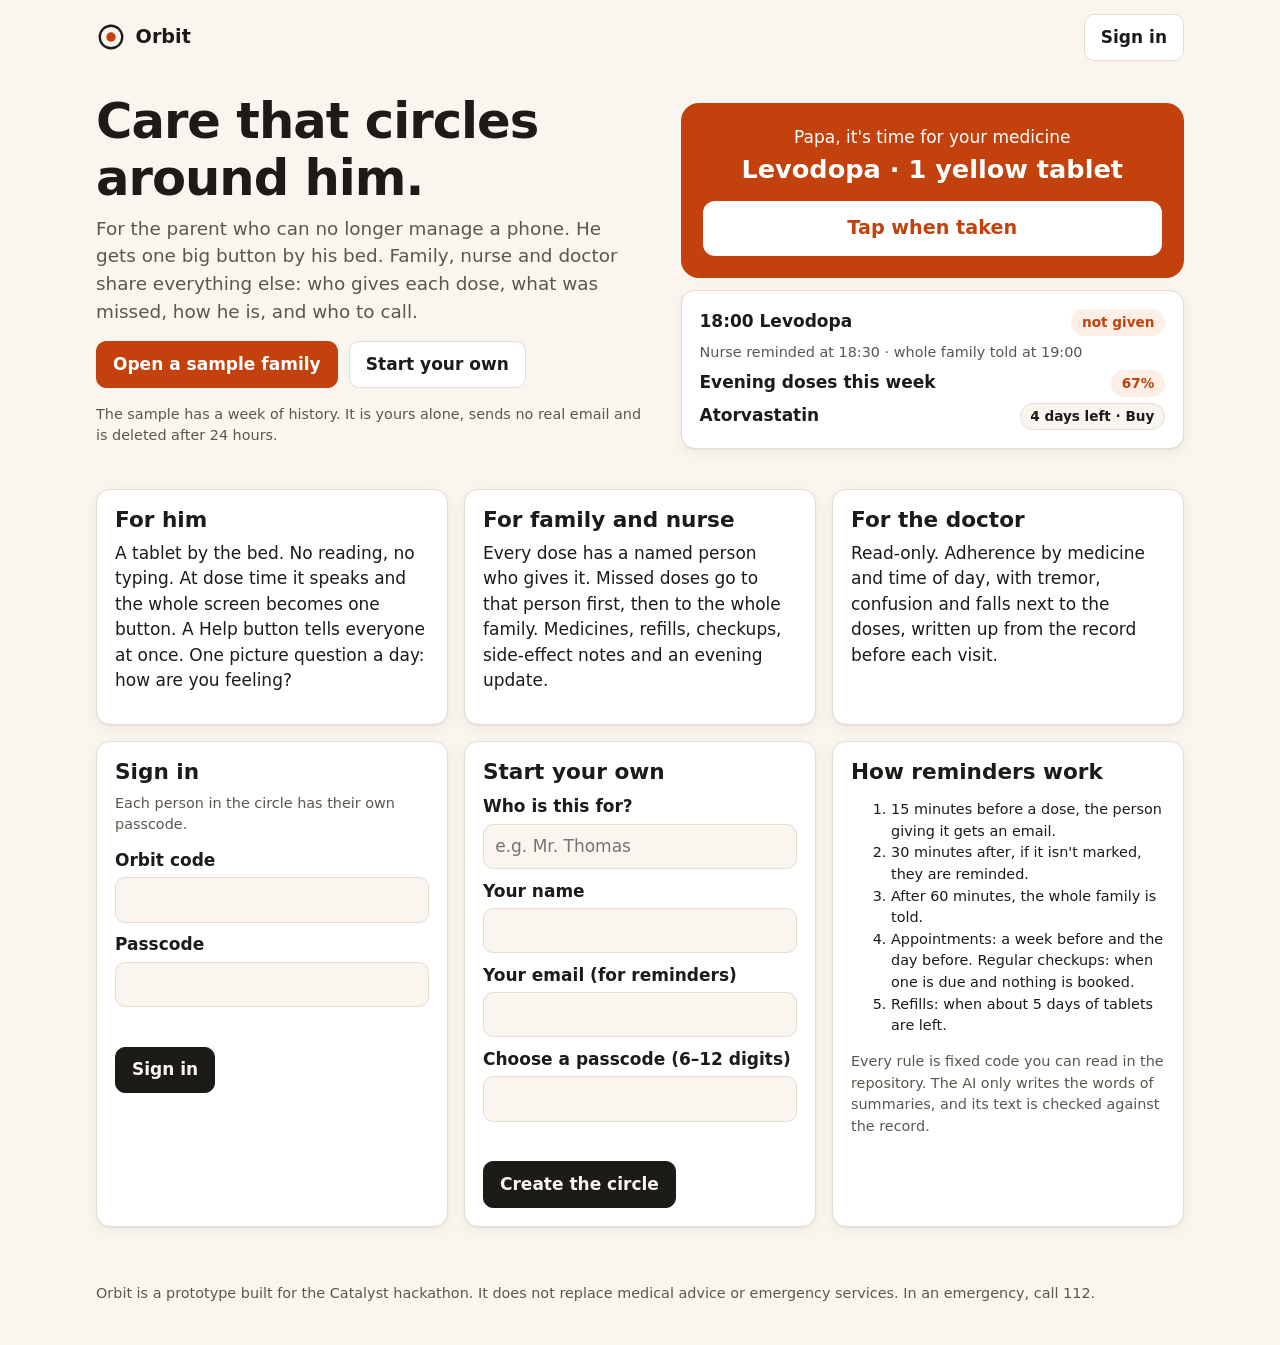
==== static/index.html @ 5aa89692 "Orbit: elder-care circle with a one-button bedside screen Family, nurse and doctor share one passcod" ====
<!doctype html>
<html lang="en">
<head>
  <meta charset="utf-8">
  <meta name="viewport" content="width=device-width, initial-scale=1">
  <title>Orbit · elder care circle</title>
  <meta name="description" content="Orbit keeps a very unwell elder at the centre: a one-button bedside screen for him, and a shared care circle for family, nurse and doctor.">
  <link rel="stylesheet" href="/static/css/orbit.css">
  <link rel="icon" href="/static/favicon.svg" type="image/svg+xml">
</head>
<body>
<a class="skip" href="#main">Skip to content</a>
<div class="wrap">
  <header class="topbar">
    <a class="brand" href="/" aria-label="Orbit home">
      <svg viewBox="0 0 32 32" aria-hidden="true"><circle cx="16" cy="16" r="5" fill="#c2410c"/><circle cx="16" cy="16" r="12" fill="none" stroke="currentColor" stroke-width="2.5"/></svg>
      Orbit
    </a>
    <a class="btn" href="#signin">Sign in</a>
  </header>

  <main id="main">
    <section class="hero" aria-labelledby="headline">
      <div>
        <h1 id="headline">Care that circles around him.</h1>
        <p class="lede">For the parent who can no longer manage a phone. He gets one big button by his bed. Family, nurse and doctor share everything else: who gives each dose, what was missed, how he is, and who to call.</p>
        <div class="hero-actions">
          <button id="try-demo" class="btn-accent" type="button">Open a sample family</button>
          <a class="btn" href="#start">Start your own</a>
        </div>
        <p class="muted small">The sample has a week of history. It is yours alone, sends no real email and is deleted after 24 hours.</p>
        <div id="demo-result" class="card hidden" tabindex="-1" aria-live="polite"></div>
      </div>

      <div class="preview" aria-label="What Orbit looks like">
        <div class="mini-bedside" aria-hidden="true">
          <div>Papa, it's time for your medicine</div>
          <div class="big">Levodopa · 1 yellow tablet</div>
          <div class="tap">Tap when taken</div>
        </div>
        <div class="card mini-list" aria-hidden="true">
          <div><strong>18:00 Levodopa</strong><span class="chip missed">not given</span></div>
          <div class="muted small">Nurse reminded at 18:30 · whole family told at 19:00</div>
          <div><strong>Evening doses this week</strong><span class="chip missed">67%</span></div>
          <div><strong>Atorvastatin</strong><span class="chip">4 days left · Buy</span></div>
        </div>
      </div>
    </section>

    <section class="who" aria-label="Who uses Orbit">
      <div class="card">
        <h2>For him</h2>
        <p>A tablet by the bed. No reading, no typing. At dose time it speaks and the whole screen becomes one button. A Help button tells everyone at once. One picture question a day: how are you feeling?</p>
      </div>
      <div class="card">
        <h2>For family and nurse</h2>
        <p>Every dose has a named person who gives it. Missed doses go to that person first, then to the whole family. Medicines, refills, checkups, side-effect notes and an evening update.</p>
      </div>
      <div class="card">
        <h2>For the doctor</h2>
        <p>Read-only. Adherence by medicine and time of day, with tremor, confusion and falls next to the doses, written up from the record before each visit.</p>
      </div>
    </section>

    <section class="panels" aria-label="Sign in or start">
      <form id="signin" class="card" novalidate>
        <h2>Sign in</h2>
        <p class="muted small">Each person in the circle has their own passcode.</p>
        <label for="login-code">Orbit code</label>
        <input id="login-code" name="orbit_code" autocomplete="username" maxlength="8" required>
        <label for="login-pass">Passcode</label>
        <input id="login-pass" name="passcode" type="password" inputmode="numeric" autocomplete="current-password" maxlength="12" required>
        <p class="error" id="login-error" role="alert"></p>
        <div class="form-actions"><button class="btn-primary" type="submit">Sign in</button></div>
      </form>

      <form id="start" class="card" novalidate>
        <h2>Start your own</h2>
        <label for="start-elder">Who is this for?</label>
        <input id="start-elder" name="elder_name" placeholder="e.g. Mr. Thomas" maxlength="80" required>
        <label for="start-you">Your name</label>
        <input id="start-you" name="your_name" maxlength="80" autocomplete="name" required>
        <label for="start-email">Your email (for reminders)</label>
        <input id="start-email" name="your_email" type="email" maxlength="254" autocomplete="email">
        <label for="start-pass">Choose a passcode (6–12 digits)</label>
        <input id="start-pass" name="passcode" type="password" inputmode="numeric" autocomplete="new-password" maxlength="12" required>
        <p class="error" id="start-error" role="alert"></p>
        <div class="form-actions"><button class="btn-primary" type="submit">Create the circle</button></div>
      </form>

      <div class="card">
        <h2>How reminders work</h2>
        <ol class="small">
          <li>15 minutes before a dose, the person giving it gets an email.</li>
          <li>30 minutes after, if it isn't marked, they are reminded.</li>
          <li>After 60 minutes, the whole family is told.</li>
          <li>Appointments: a week before and the day before. Regular checkups: when one is due and nothing is booked.</li>
          <li>Refills: when about 5 days of tablets are left.</li>
        </ol>
        <p class="muted small">Every rule is fixed code you can read in the repository. The AI only writes the words of summaries, and its text is checked against the record.</p>
      </div>
    </section>
  </main>

  <footer>
    Orbit is a prototype built for the Catalyst hackathon. It does not replace medical advice or emergency services. In an emergency, call 112.
  </footer>
</div>
<script src="/static/js/common.js"></script>
<script src="/static/js/index.js"></script>
</body>
</html>
---- static/css/orbit.css ----
/* Orbit: warm paper, dark ink, one accent (coral) that always means "needs someone now". */
:root {
  --paper: #faf6ef;
  --card: #ffffff;
  --ink: #1d1b18;
  --muted: #5b564e;
  --line: #e4ddd0;
  --accent: #c2410c;        /* attention: due, missed, help */
  --accent-soft: #fdeee6;
  --ok: #2f6b3a;            /* given */
  --ok-soft: #e8f2ea;
  --focus: #1d4ed8;
  --radius: 14px;
  --shadow: 0 1px 2px rgba(29, 27, 24, .06), 0 4px 16px rgba(29, 27, 24, .05);
  --font: "Atkinson Hyperlegible", "Segoe UI", system-ui, -apple-system, Roboto, Arial, sans-serif;
  color-scheme: light;
}
@media (prefers-color-scheme: dark) {
  :root:not([data-theme="light"]) {
    --paper: #161513; --card: #211f1c; --ink: #f3efe8; --muted: #b9b2a6; --line: #3a3631;
    --accent: #fb8a5c; --accent-soft: #3a2219; --ok: #7fc48c; --ok-soft: #1c2e20; --focus: #93b4ff;
    color-scheme: dark;
  }
}
:root[data-theme="dark"] {
  --paper: #161513; --card: #211f1c; --ink: #f3efe8; --muted: #b9b2a6; --line: #3a3631;
  --accent: #fb8a5c; --accent-soft: #3a2219; --ok: #7fc48c; --ok-soft: #1c2e20; --focus: #93b4ff;
  color-scheme: dark;
}

* { box-sizing: border-box; }
html { -webkit-text-size-adjust: 100%; }
body { margin: 0; background: var(--paper); color: var(--ink); font: 17px/1.5 var(--font); }
a { color: inherit; }
h1, h2, h3 { line-height: 1.15; margin: 0 0 .5rem; }
h1 { font-size: clamp(2rem, 5vw, 3.1rem); letter-spacing: -.02em; }
h2 { font-size: 1.35rem; }
h3 { font-size: 1.05rem; }
p { margin: 0 0 .75rem; }
.muted { color: var(--muted); }
.small { font-size: .9rem; }
.hidden { display: none !important; }
.sr-only { position: absolute; width: 1px; height: 1px; overflow: hidden; clip: rect(0 0 0 0); white-space: nowrap; }
.skip { position: absolute; left: -999px; top: 0; background: var(--card); padding: .5rem 1rem; z-index: 10; }
.skip:focus { left: 1rem; }
:focus-visible { outline: 3px solid var(--focus); outline-offset: 2px; border-radius: 6px; }

.wrap { max-width: 1120px; margin: 0 auto; padding: 0 16px; }
.topbar { display: flex; align-items: center; justify-content: space-between; gap: 1rem; padding: 14px 0; }
.brand { display: flex; align-items: center; gap: .6rem; font-weight: 700; font-size: 1.2rem; text-decoration: none; }
.brand svg { width: 30px; height: 30px; }
.card { background: var(--card); border: 1px solid var(--line); border-radius: var(--radius); box-shadow: var(--shadow); padding: 18px; }
.grid { display: grid; gap: 16px; }
.row { display: flex; gap: .6rem; flex-wrap: wrap; align-items: center; }
.spread { display: flex; justify-content: space-between; align-items: center; gap: .6rem; flex-wrap: wrap; }

/* buttons and fields */
button, .btn {
  font: inherit; font-weight: 600; border-radius: 10px; border: 1px solid var(--line);
  background: var(--card); color: var(--ink); padding: .6rem 1rem; min-height: 44px; cursor: pointer;
  text-decoration: none; display: inline-flex; align-items: center; justify-content: center; gap: .4rem;
}
button:hover, .btn:hover { border-color: var(--muted); }
button[disabled] { opacity: .55; cursor: not-allowed; }
.btn-primary { background: var(--ink); color: var(--paper); border-color: var(--ink); }
.btn-accent { background: var(--accent); color: #fff; border-color: var(--accent); }
.btn-ok { background: var(--ok); color: #fff; border-color: var(--ok); }
.btn-link { background: none; border: none; padding: .3rem; min-height: 0; text-decoration: underline; font-weight: 500; }
label { display: block; font-weight: 600; margin: .6rem 0 .25rem; }
input, select, textarea {
  font: inherit; width: 100%; padding: .55rem .7rem; border-radius: 10px; border: 1px solid var(--line);
  background: var(--paper); color: var(--ink); min-height: 44px;
}
textarea { min-height: 84px; resize: vertical; }
fieldset { border: 1px solid var(--line); border-radius: 10px; padding: .4rem .8rem .8rem; margin: .6rem 0; }
legend { font-weight: 600; padding: 0 .3rem; }
.form-actions { margin-top: 1rem; display: flex; gap: .6rem; flex-wrap: wrap; }
.error { color: var(--accent); font-weight: 600; min-height: 1.4em; }
.notice { background: var(--accent-soft); border-left: 4px solid var(--accent); padding: .7rem .9rem; border-radius: 8px; }

/* tags and chips */
.chip { display: inline-flex; align-items: center; gap: .3rem; font-size: .85rem; font-weight: 600; padding: .15rem .6rem; border-radius: 999px; background: var(--paper); border: 1px solid var(--line); }
.chip.given { background: var(--ok-soft); color: var(--ok); border-color: transparent; }
.chip.missed, .chip.due { background: var(--accent-soft); color: var(--accent); border-color: transparent; }
.chip.skipped { background: var(--paper); color: var(--muted); }
.tagpick { display: flex; flex-wrap: wrap; gap: .4rem; }
.tagpick label { margin: 0; font-weight: 500; }
.tagpick input { position: absolute; opacity: 0; width: 1px; height: 1px; }
.tagpick span { display: inline-block; padding: .45rem .8rem; border: 1px solid var(--line); border-radius: 999px; cursor: pointer; min-height: 40px; }
.tagpick input:checked + span { background: var(--ink); color: var(--paper); border-color: var(--ink); }
.tagpick input:focus-visible + span { outline: 3px solid var(--focus); outline-offset: 2px; }
.pill-dot { width: 14px; height: 14px; border-radius: 50%; border: 1px solid var(--line); display: inline-block; flex: none; }
.pill-white { background: #fff; } .pill-yellow { background: #f6d65b; } .pill-pink { background: #f3a6c2; }
.pill-blue { background: #8cb8f0; } .pill-green { background: #8fd19e; } .pill-orange { background: #f5a65b; }

/* landing */
.hero { display: grid; gap: 28px; grid-template-columns: 1.05fr .95fr; align-items: center; padding: 18px 0 30px; }
.hero .lede { font-size: 1.15rem; color: var(--muted); max-width: 34rem; }
.hero-actions { display: flex; gap: .7rem; flex-wrap: wrap; margin: 1rem 0; }
.preview { display: grid; gap: 12px; }
.mini-bedside { background: var(--accent); color: #fff; border-radius: 18px; padding: 22px; text-align: center; }
.mini-bedside .big { font-size: 1.6rem; font-weight: 700; }
.mini-bedside .tap { margin-top: .8rem; background: #fff; color: var(--accent); border-radius: 12px; padding: .8rem; font-weight: 700; font-size: 1.2rem; }
.mini-list { display: grid; gap: 6px; }
.mini-list div { display: flex; justify-content: space-between; gap: .5rem; }
.panels { display: grid; gap: 16px; grid-template-columns: repeat(3, 1fr); padding-bottom: 32px; }
.codes { display: grid; grid-template-columns: auto 1fr auto; gap: .4rem .8rem; align-items: center; }
.codes code { font-size: 1.1rem; font-weight: 700; letter-spacing: .08em; }
.who { display: grid; gap: 16px; grid-template-columns: repeat(3, 1fr); margin-bottom: 16px; }
footer { padding: 24px 0 40px; color: var(--muted); font-size: .9rem; }

/* circle dashboard */
.tabs { display: flex; gap: .3rem; overflow-x: auto; border-bottom: 1px solid var(--line); margin-bottom: 16px; scrollbar-width: thin; }
.tabs button { border: none; background: none; border-radius: 0; border-bottom: 3px solid transparent; white-space: nowrap; padding: .6rem .8rem; }
.tabs button[aria-selected="true"] { border-bottom-color: var(--ink); }
.dash { display: grid; gap: 16px; grid-template-columns: 2fr 1fr; align-items: start; }
.dose { display: grid; grid-template-columns: 4.2rem 1fr auto; gap: .6rem; align-items: center; padding: .7rem 0; border-bottom: 1px solid var(--line); }
.dose:last-child { border-bottom: none; }
.dose .time { font-weight: 700; font-size: 1.1rem; }
.dose .what { display: flex; gap: .55rem; align-items: center; }
.dose .acts { display: flex; gap: .4rem; flex-wrap: wrap; justify-content: flex-end; }
.dose.state-due, .dose.state-missed { background: linear-gradient(90deg, var(--accent-soft), transparent 70%); border-radius: 8px; padding-left: .5rem; }
.list { display: grid; gap: .5rem; }
.item { padding: .7rem 0; border-bottom: 1px solid var(--line); }
.item:last-child { border-bottom: none; }
.stat { font-size: 2.2rem; font-weight: 700; line-height: 1; }
.bars { display: grid; gap: .45rem; }
.bar { display: grid; grid-template-columns: 9rem 1fr 3rem; gap: .6rem; align-items: center; font-size: .95rem; }
.bar .track { height: 12px; border-radius: 999px; background: var(--paper); border: 1px solid var(--line); overflow: hidden; }
.bar .fill { height: 100%; background: var(--ink); }
.bar .fill.low { background: var(--accent); }
.shortcuts { display: grid; gap: .5rem; }
.shortcuts .btn { justify-content: flex-start; width: 100%; }
.mail { white-space: pre-wrap; font-size: .92rem; background: var(--paper); border-radius: 8px; padding: .7rem; margin-top: .4rem; }
details summary { cursor: pointer; font-weight: 600; min-height: 32px; }
table { border-collapse: collapse; width: 100%; font-size: .95rem; }
th, td { text-align: left; padding: .5rem .4rem; border-bottom: 1px solid var(--line); vertical-align: top; }
dialog { border: 1px solid var(--line); border-radius: var(--radius); padding: 20px; max-width: 560px; width: calc(100% - 32px); background: var(--card); color: var(--ink); }
dialog::backdrop { background: rgba(0, 0, 0, .45); }
.toast { position: fixed; left: 50%; bottom: 20px; transform: translateX(-50%); background: var(--ink); color: var(--paper); padding: .7rem 1.1rem; border-radius: 10px; z-index: 50; max-width: calc(100% - 32px); }

/* bedside: one thing at a time, huge, no reading needed */
.bedside { min-height: 100vh; display: flex; flex-direction: column; padding: 16px; gap: 16px; }
.bedside header { display: flex; justify-content: space-between; align-items: center; }
.clock { font-size: clamp(2.2rem, 8vw, 4rem); font-weight: 700; line-height: 1; }
.dayname { font-size: clamp(1.1rem, 3.5vw, 1.6rem); color: var(--muted); }
.stage { flex: 1; display: flex; }
.take {
  flex: 1; border: none; border-radius: 28px; background: var(--accent); color: #fff; min-height: 46vh;
  display: flex; flex-direction: column; align-items: center; justify-content: center; gap: 1rem; padding: 24px; text-align: center;
}
.take .pill-dot { width: 64px; height: 64px; border: 3px solid #fff; }
.take .med { font-size: clamp(1.6rem, 6vw, 3rem); font-weight: 700; }
.take .cta { font-size: clamp(1.4rem, 5vw, 2.4rem); background: #fff; color: var(--accent); border-radius: 18px; padding: .6rem 1.4rem; font-weight: 700; }
.rest { flex: 1; border-radius: 28px; background: var(--card); border: 1px solid var(--line); display: flex; flex-direction: column; align-items: center; justify-content: center; text-align: center; gap: .6rem; padding: 24px; }
.rest .big { font-size: clamp(1.6rem, 6vw, 3rem); font-weight: 700; }
.rest .tick { width: 96px; height: 96px; }
.feel { display: grid; grid-template-columns: 1fr 1fr; gap: 16px; }
.feel button { min-height: 22vh; border-radius: 24px; font-size: clamp(1.3rem, 4.5vw, 2rem); flex-direction: column; }
.feel svg { width: 72px; height: 72px; }
.helpbar { display: grid; grid-template-columns: 1fr; gap: 12px; }
.help { min-height: 88px; border-radius: 22px; background: var(--card); color: var(--accent); border: 4px solid var(--accent); font-size: clamp(1.4rem, 5vw, 2.2rem); }
.callgrid { display: grid; gap: 12px; grid-template-columns: repeat(auto-fit, minmax(220px, 1fr)); }
.callgrid .btn { min-height: 80px; font-size: 1.3rem; border-radius: 18px; }

@media (max-width: 900px) {
  .hero, .dash { grid-template-columns: 1fr; }
  .panels, .who { grid-template-columns: 1fr; }
}
@media (max-width: 560px) {
  .dose { grid-template-columns: 3.6rem 1fr; }
  .dose .acts { grid-column: 1 / -1; justify-content: flex-start; }
  .bar { grid-template-columns: 6.5rem 1fr 2.6rem; }
}
@media (prefers-reduced-motion: no-preference) {
  .take { animation: breathe 2.4s ease-in-out infinite; }
  @keyframes breathe { 50% { transform: scale(.985); } }
}
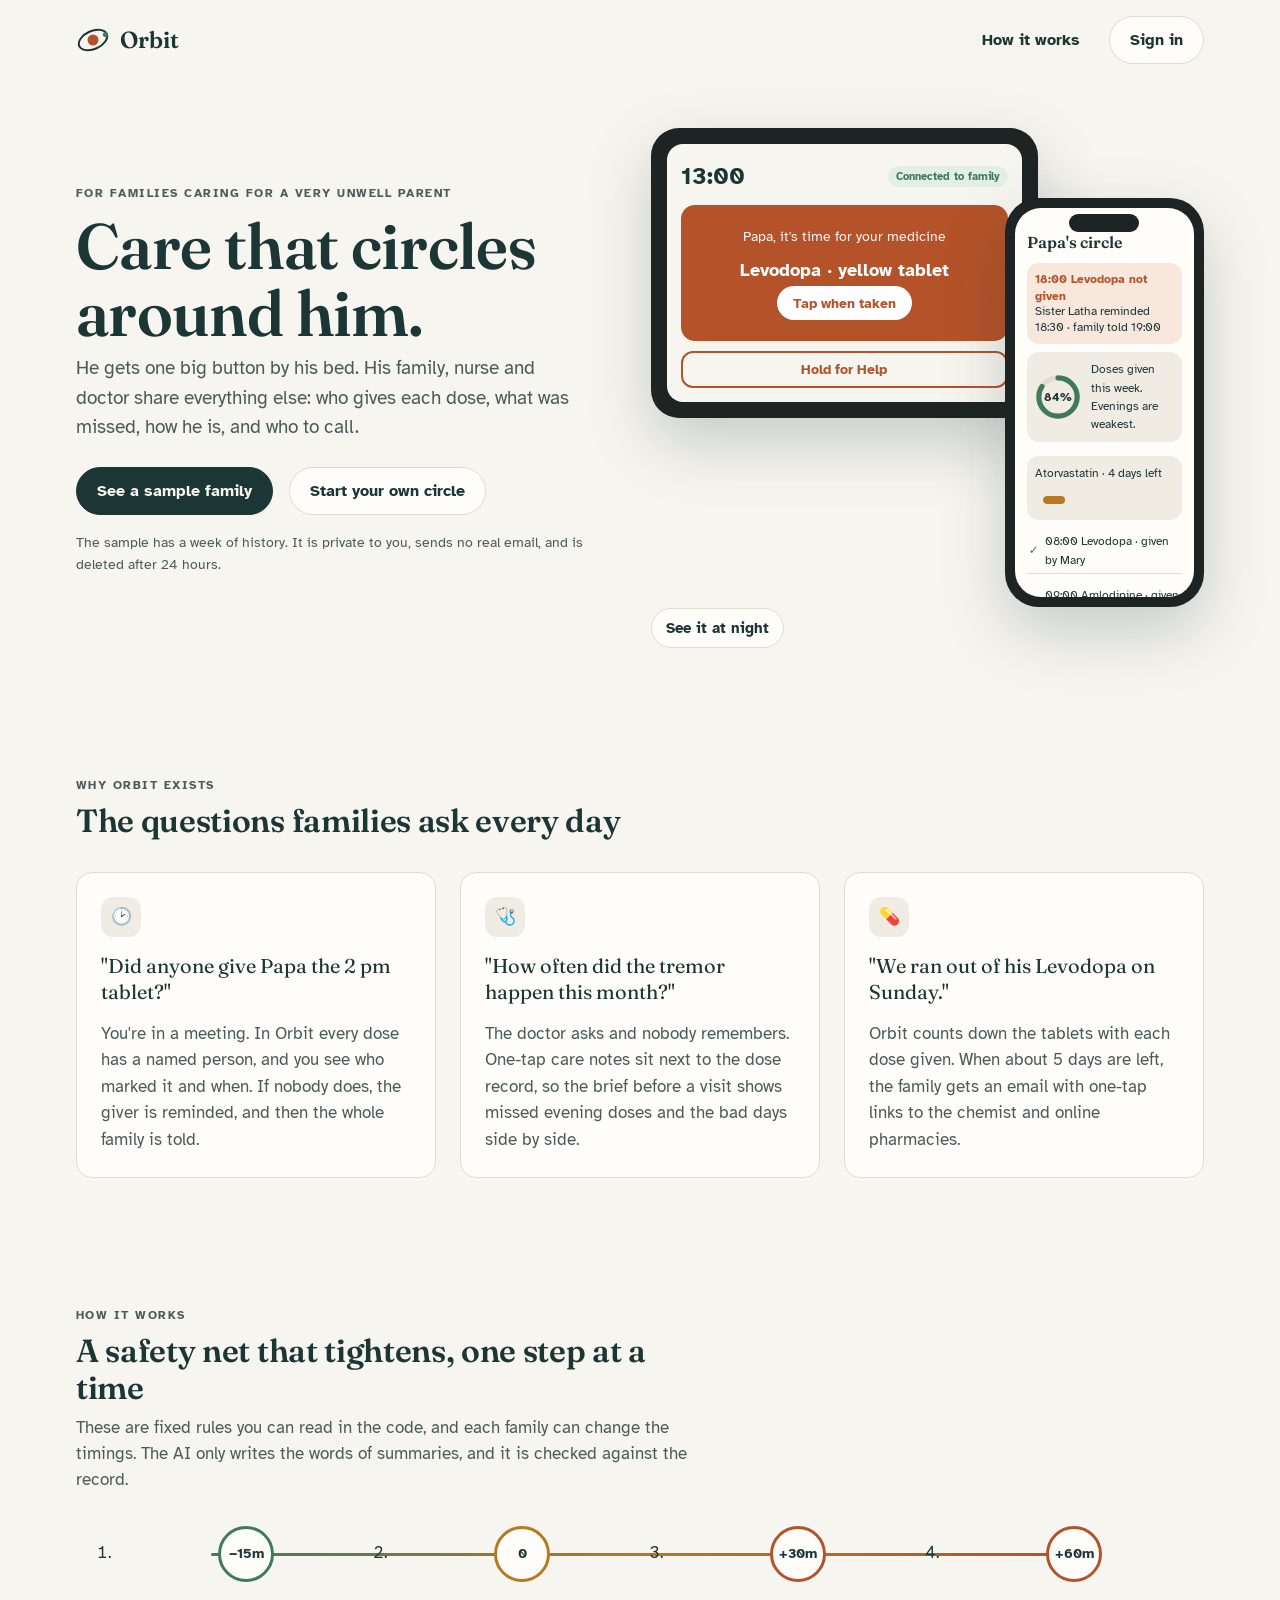
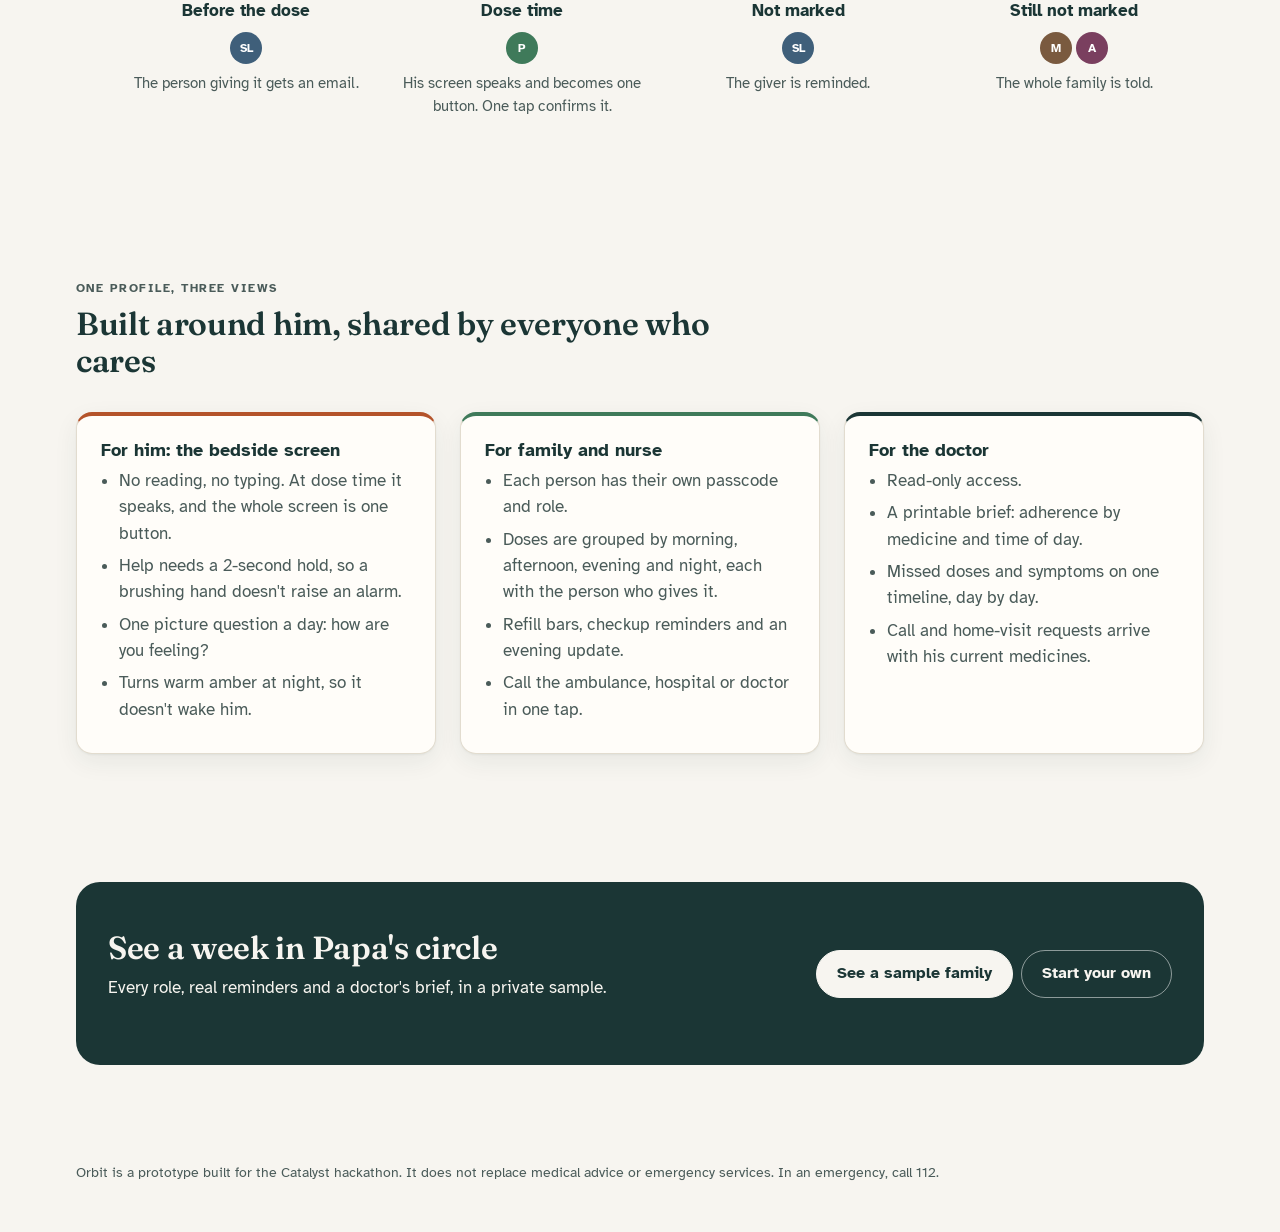
==== commit ef2ba6b5: "Redesign: warm care identity, device-framed landing, calmer bedside and circle Landing: serif headli" ====
--- a/static/index.html
+++ b/static/index.html
@@ -3,8 +3,11 @@
 <head>
   <meta charset="utf-8">
   <meta name="viewport" content="width=device-width, initial-scale=1">
-  <title>Orbit · elder care circle</title>
-  <meta name="description" content="Orbit keeps a very unwell elder at the centre: a one-button bedside screen for him, and a shared care circle for family, nurse and doctor.">
+  <title>Orbit · care that circles around him</title>
+  <meta name="description" content="Orbit keeps a very unwell parent at the centre: a one-button bedside screen for him, and a shared care circle for family, nurse and doctor.">
+  <link rel="preconnect" href="https://fonts.googleapis.com">
+  <link rel="preconnect" href="https://fonts.gstatic.com" crossorigin>
+  <link rel="stylesheet" href="https://fonts.googleapis.com/css2?family=Atkinson+Hyperlegible:wght@400;700&family=Fraunces:opsz,wght@9..144,500;9..144,600&display=swap">
   <link rel="stylesheet" href="/static/css/orbit.css">
   <link rel="icon" href="/static/favicon.svg" type="image/svg+xml">
 </head>
@@ -13,91 +16,164 @@
 <div class="wrap">
   <header class="topbar">
     <a class="brand" href="/" aria-label="Orbit home">
-      <svg viewBox="0 0 32 32" aria-hidden="true"><circle cx="16" cy="16" r="5" fill="#c2410c"/><circle cx="16" cy="16" r="12" fill="none" stroke="currentColor" stroke-width="2.5"/></svg>
+      <svg viewBox="0 0 34 34" aria-hidden="true"><ellipse cx="17" cy="17" rx="15" ry="9" fill="none" stroke="currentColor" stroke-width="2" transform="rotate(-24 17 17)"/><circle cx="17" cy="17" r="5.5" fill="#b4532a"/><circle cx="29.5" cy="11.5" r="2.6" fill="#3f7a5a"/></svg>
       Orbit
     </a>
-    <a class="btn" href="#signin">Sign in</a>
+    <nav class="nav" aria-label="Main">
+      <a class="btn btn-ghost hide-sm" href="#how">How it works</a>
+      <button type="button" class="btn" data-open="signin-dialog">Sign in</button>
+    </nav>
   </header>
 
   <main id="main">
     <section class="hero" aria-labelledby="headline">
       <div>
+        <p class="eyebrow">For families caring for a very unwell parent</p>
         <h1 id="headline">Care that circles around him.</h1>
-        <p class="lede">For the parent who can no longer manage a phone. He gets one big button by his bed. Family, nurse and doctor share everything else: who gives each dose, what was missed, how he is, and who to call.</p>
+        <p class="lede">He gets one big button by his bed. His family, nurse and doctor share everything else: who gives each dose, what was missed, how he is, and who to call.</p>
         <div class="hero-actions">
-          <button id="try-demo" class="btn-accent" type="button">Open a sample family</button>
-          <a class="btn" href="#start">Start your own</a>
-        </div>
-        <p class="muted small">The sample has a week of history. It is yours alone, sends no real email and is deleted after 24 hours.</p>
-        <div id="demo-result" class="card hidden" tabindex="-1" aria-live="polite"></div>
-      </div>
-
-      <div class="preview" aria-label="What Orbit looks like">
-        <div class="mini-bedside" aria-hidden="true">
-          <div>Papa, it's time for your medicine</div>
-          <div class="big">Levodopa · 1 yellow tablet</div>
-          <div class="tap">Tap when taken</div>
-        </div>
-        <div class="card mini-list" aria-hidden="true">
-          <div><strong>18:00 Levodopa</strong><span class="chip missed">not given</span></div>
-          <div class="muted small">Nurse reminded at 18:30 · whole family told at 19:00</div>
-          <div><strong>Evening doses this week</strong><span class="chip missed">67%</span></div>
-          <div><strong>Atorvastatin</strong><span class="chip">4 days left · Buy</span></div>
-        </div>
-      </div>
-    </section>
-
-    <section class="who" aria-label="Who uses Orbit">
-      <div class="card">
-        <h2>For him</h2>
-        <p>A tablet by the bed. No reading, no typing. At dose time it speaks and the whole screen becomes one button. A Help button tells everyone at once. One picture question a day: how are you feeling?</p>
-      </div>
-      <div class="card">
-        <h2>For family and nurse</h2>
-        <p>Every dose has a named person who gives it. Missed doses go to that person first, then to the whole family. Medicines, refills, checkups, side-effect notes and an evening update.</p>
-      </div>
-      <div class="card">
-        <h2>For the doctor</h2>
-        <p>Read-only. Adherence by medicine and time of day, with tremor, confusion and falls next to the doses, written up from the record before each visit.</p>
-      </div>
-    </section>
-
-    <section class="panels" aria-label="Sign in or start">
-      <form id="signin" class="card" novalidate>
-        <h2>Sign in</h2>
-        <p class="muted small">Each person in the circle has their own passcode.</p>
-        <label for="login-code">Orbit code</label>
-        <input id="login-code" name="orbit_code" autocomplete="username" maxlength="8" required>
-        <label for="login-pass">Passcode</label>
-        <input id="login-pass" name="passcode" type="password" inputmode="numeric" autocomplete="current-password" maxlength="12" required>
-        <p class="error" id="login-error" role="alert"></p>
-        <div class="form-actions"><button class="btn-primary" type="submit">Sign in</button></div>
-      </form>
-
-      <form id="start" class="card" novalidate>
-        <h2>Start your own</h2>
-        <label for="start-elder">Who is this for?</label>
-        <input id="start-elder" name="elder_name" placeholder="e.g. Mr. Thomas" maxlength="80" required>
-        <label for="start-you">Your name</label>
-        <input id="start-you" name="your_name" maxlength="80" autocomplete="name" required>
-        <label for="start-email">Your email (for reminders)</label>
-        <input id="start-email" name="your_email" type="email" maxlength="254" autocomplete="email">
-        <label for="start-pass">Choose a passcode (6–12 digits)</label>
-        <input id="start-pass" name="passcode" type="password" inputmode="numeric" autocomplete="new-password" maxlength="12" required>
-        <p class="error" id="start-error" role="alert"></p>
-        <div class="form-actions"><button class="btn-primary" type="submit">Create the circle</button></div>
-      </form>
-
-      <div class="card">
-        <h2>How reminders work</h2>
-        <ol class="small">
-          <li>15 minutes before a dose, the person giving it gets an email.</li>
-          <li>30 minutes after, if it isn't marked, they are reminded.</li>
-          <li>After 60 minutes, the whole family is told.</li>
-          <li>Appointments: a week before and the day before. Regular checkups: when one is due and nothing is booked.</li>
-          <li>Refills: when about 5 days of tablets are left.</li>
-        </ol>
-        <p class="muted small">Every rule is fixed code you can read in the repository. The AI only writes the words of summaries, and its text is checked against the record.</p>
+          <button id="try-demo" class="btn btn-primary" type="button">See a sample family</button>
+          <button type="button" class="btn" data-open="start-dialog">Start your own circle</button>
+        </div>
+        <p class="muted small">The sample has a week of history. It is private to you, sends no real email, and is deleted after 24 hours.</p>
+      </div>
+
+      <div class="devices" aria-label="Orbit on his bedside tablet and on a family member's phone">
+        <div class="tablet" id="preview-tablet" aria-hidden="true">
+          <div class="screen">
+            <div class="top"><span class="clock" id="preview-clock">13:00</span><span class="status">Connected to family</span></div>
+            <div class="take">
+              <span class="who">Papa, it's time for your medicine</span>
+              <svg width="56" height="40" viewBox="0 0 56 40" aria-hidden="true"><ellipse cx="28" cy="20" rx="25" ry="16" fill="#f6d36b" stroke="#fff" stroke-width="3"/><path d="M16 20h24" stroke="#c9a23c" stroke-width="2.5" stroke-linecap="round"/></svg>
+              <span class="med">Levodopa · yellow tablet</span>
+              <span class="cta">Tap when taken</span>
+            </div>
+            <div class="helpline">Hold for Help</div>
+          </div>
+        </div>
+        <div class="phone" aria-hidden="true">
+          <span class="notch"></span>
+          <div class="screen">
+            <div class="ptitle">Papa's circle</div>
+            <div class="alert"><strong>18:00 Levodopa not given</strong>Sister Latha reminded 18:30 · family told 19:00</div>
+            <div class="ring">
+              <svg viewBox="0 0 36 36"><circle cx="18" cy="18" r="15" fill="none" stroke="#e2dccf" stroke-width="4"/><circle cx="18" cy="18" r="15" fill="none" stroke="#3f7a5a" stroke-width="4" stroke-dasharray="79 95" stroke-linecap="round" transform="rotate(-90 18 18)"/><text x="18" y="21.5" text-anchor="middle" font-size="9" font-weight="700" fill="#1b3635">84%</text></svg>
+              <span>Doses given this week. Evenings are weakest.</span>
+            </div>
+            <div class="supply">Atorvastatin · 4 days left<div class="supply"><div class="track"><div class="fill low preview-fill"></div></div></div></div>
+            <div class="row-done"><b>✓</b> 08:00 Levodopa · given by Mary</div>
+            <div class="row-done"><b>✓</b> 09:00 Amlodipine · given by Mary</div>
+            <div class="row-done"><b>✓</b> 13:00 Levodopa · given by Latha</div>
+          </div>
+        </div>
+        <button type="button" class="btn btn-sm toggle-night" id="toggle-night" aria-pressed="false">See it at night</button>
+      </div>
+    </section>
+
+    <section class="section" aria-labelledby="moments-title">
+      <div class="section-head">
+        <p class="eyebrow">Why Orbit exists</p>
+        <h2 id="moments-title">The questions families ask every day</h2>
+      </div>
+      <div class="moments">
+        <article class="moment">
+          <div class="ico" aria-hidden="true">🕑</div>
+          <p class="q">"Did anyone give Papa the 2 pm tablet?"</p>
+          <p class="a">You're in a meeting. In Orbit every dose has a named person, and you see who marked it and when. If nobody does, the giver is reminded, and then the whole family is told.</p>
+        </article>
+        <article class="moment">
+          <div class="ico" aria-hidden="true">🩺</div>
+          <p class="q">"How often did the tremor happen this month?"</p>
+          <p class="a">The doctor asks and nobody remembers. One-tap care notes sit next to the dose record, so the brief before a visit shows missed evening doses and the bad days side by side.</p>
+        </article>
+        <article class="moment">
+          <div class="ico" aria-hidden="true">💊</div>
+          <p class="q">"We ran out of his Levodopa on Sunday."</p>
+          <p class="a">Orbit counts down the tablets with each dose given. When about 5 days are left, the family gets an email with one-tap links to the chemist and online pharmacies.</p>
+        </article>
+      </div>
+    </section>
+
+    <section class="section" id="how" aria-labelledby="how-title">
+      <div class="section-head">
+        <p class="eyebrow">How it works</p>
+        <h2 id="how-title">A safety net that tightens, one step at a time</h2>
+        <p class="muted">These are fixed rules you can read in the code, and each family can change the timings. The AI only writes the words of summaries, and it is checked against the record.</p>
+      </div>
+      <ol class="timeline" aria-label="What happens around one dose">
+        <li class="node">
+          <div class="dot">−15m</div>
+          <div class="when">Before the dose</div>
+          <div class="who"><span class="avatar av-2" title="Nurse">SL</span></div>
+          <p>The person giving it gets an email.</p>
+        </li>
+        <li class="node">
+          <div class="dot">0</div>
+          <div class="when">Dose time</div>
+          <div class="who"><span class="avatar av-0" title="Him">P</span></div>
+          <p>His screen speaks and becomes one button. One tap confirms it.</p>
+        </li>
+        <li class="node">
+          <div class="dot">+30m</div>
+          <div class="when">Not marked</div>
+          <div class="who"><span class="avatar av-2" title="Nurse">SL</span></div>
+          <p>The giver is reminded.</p>
+        </li>
+        <li class="node">
+          <div class="dot">+60m</div>
+          <div class="when">Still not marked</div>
+          <div class="who"><span class="avatar av-1" title="Wife">M</span><span class="avatar av-3" title="Son">A</span></div>
+          <p>The whole family is told.</p>
+        </li>
+      </ol>
+    </section>
+
+    <section class="section" aria-labelledby="roles-title">
+      <div class="section-head">
+        <p class="eyebrow">One profile, three views</p>
+        <h2 id="roles-title">Built around him, shared by everyone who cares</h2>
+      </div>
+      <div class="roles">
+        <article class="card role him">
+          <h3>For him: the bedside screen</h3>
+          <ul>
+            <li>No reading, no typing. At dose time it speaks, and the whole screen is one button.</li>
+            <li>Help needs a 2-second hold, so a brushing hand doesn't raise an alarm.</li>
+            <li>One picture question a day: how are you feeling?</li>
+            <li>Turns warm amber at night, so it doesn't wake him.</li>
+          </ul>
+        </article>
+        <article class="card role circle">
+          <h3>For family and nurse</h3>
+          <ul>
+            <li>Each person has their own passcode and role.</li>
+            <li>Doses are grouped by morning, afternoon, evening and night, each with the person who gives it.</li>
+            <li>Refill bars, checkup reminders and an evening update.</li>
+            <li>Call the ambulance, hospital or doctor in one tap.</li>
+          </ul>
+        </article>
+        <article class="card role">
+          <h3>For the doctor</h3>
+          <ul>
+            <li>Read-only access.</li>
+            <li>A printable brief: adherence by medicine and time of day.</li>
+            <li>Missed doses and symptoms on one timeline, day by day.</li>
+            <li>Call and home-visit requests arrive with his current medicines.</li>
+          </ul>
+        </article>
+      </div>
+    </section>
+
+    <section class="section" aria-label="Get started">
+      <div class="cta-band">
+        <div>
+          <h2>See a week in Papa's circle</h2>
+          <p>Every role, real reminders and a doctor's brief, in a private sample.</p>
+        </div>
+        <div class="row">
+          <button type="button" class="btn" id="try-demo-2">See a sample family</button>
+          <button type="button" class="btn btn-outline" data-open="start-dialog">Start your own</button>
+        </div>
       </div>
     </section>
   </main>
@@ -106,6 +182,82 @@
     Orbit is a prototype built for the Catalyst hackathon. It does not replace medical advice or emergency services. In an emergency, call 112.
   </footer>
 </div>
+
+<dialog id="signin-dialog" aria-labelledby="signin-title">
+  <form id="signin" novalidate>
+    <div class="dialog-head">
+      <h2 id="signin-title">Sign in</h2>
+      <button type="button" class="close btn-ghost" data-close aria-label="Close">✕</button>
+    </div>
+    <p class="muted">Each person in the circle has their own passcode.</p>
+    <label for="login-code">Orbit code</label>
+    <input id="login-code" name="orbit_code" autocomplete="username" maxlength="8" autocapitalize="characters" required>
+    <label for="login-pass">Your passcode</label>
+    <input id="login-pass" name="passcode" type="password" inputmode="numeric" autocomplete="current-password" maxlength="12" required>
+    <p class="error" id="login-error" role="alert"></p>
+    <div class="form-actions"><button class="btn btn-primary btn-block" type="submit">Sign in</button></div>
+  </form>
+</dialog>
+
+<dialog id="start-dialog" aria-labelledby="start-title">
+  <form id="start" novalidate>
+    <div class="dialog-head">
+      <h2 id="start-title">Start a circle</h2>
+      <button type="button" class="close btn-ghost" data-close aria-label="Close">✕</button>
+    </div>
+    <div class="steps" aria-hidden="true"><span class="on"></span><span></span><span></span></div>
+    <p class="sr-only" id="step-label" aria-live="polite">Step 1 of 3</p>
+
+    <div data-step="1">
+      <h3>Who are we caring for?</h3>
+      <label for="start-elder">His or her name</label>
+      <input id="start-elder" name="elder_name" placeholder="e.g. Mr. Thomas" maxlength="80" required>
+      <p class="hint">You can add what he likes to be called later, such as "Papa".</p>
+    </div>
+    <div data-step="2" class="hidden">
+      <h3>You lead the circle</h3>
+      <label for="start-you">Your name</label>
+      <input id="start-you" name="your_name" maxlength="80" autocomplete="name" required>
+      <label for="start-email">Your email</label>
+      <input id="start-email" name="your_email" type="email" maxlength="254" autocomplete="email">
+      <p class="hint">Reminders and missed-dose alerts come here.</p>
+    </div>
+    <div data-step="3" class="hidden">
+      <h3>Choose your passcode</h3>
+      <label for="start-pass">6 to 12 digits, only for you</label>
+      <input id="start-pass" name="passcode" type="password" inputmode="numeric" autocomplete="new-password" maxlength="12" required>
+      <div class="pin" aria-hidden="true" id="pin-dots"></div>
+      <p class="hint">Not a simple run like 123456. Each person you add later gets their own.</p>
+    </div>
+    <div data-step="done" class="hidden">
+      <h3>Your circle is ready</h3>
+      <p>Your orbit code is</p>
+      <p><span class="bigcode" id="new-code"></span></p>
+      <p class="muted">Share the code with family, the nurse and the doctor. Then add each of them under People &amp; settings with their own passcode.</p>
+    </div>
+
+    <p class="error" id="start-error" role="alert"></p>
+    <div class="form-actions">
+      <button type="button" class="btn" id="step-back">Back</button>
+      <button type="submit" class="btn btn-primary" id="step-next">Next</button>
+    </div>
+  </form>
+</dialog>
+
+<dialog id="demo-dialog" aria-labelledby="demo-title">
+  <div class="dialog-head">
+    <h2 id="demo-title">Papa's circle is ready</h2>
+    <button type="button" class="close btn-ghost" data-close aria-label="Close">✕</button>
+  </div>
+  <p>You are signed in as <strong>Mary, his wife</strong>. Orbit code <code class="bigcode" id="demo-code"></code></p>
+  <p class="muted small">To see someone else's view, sign out and sign in with their passcode:</p>
+  <div class="codes" id="demo-codes"></div>
+  <div class="form-actions">
+    <a class="btn btn-primary" href="/circle">Open Mary's view</a>
+    <a class="btn" href="/bedside">See his bedside screen</a>
+  </div>
+</dialog>
+
 <script src="/static/js/common.js"></script>
 <script src="/static/js/index.js"></script>
 </body>
--- a/static/css/orbit.css
+++ b/static/css/orbit.css
@@ -1,178 +1,374 @@
-/* Orbit: warm paper, dark ink, one accent (coral) that always means "needs someone now". */
+/* Orbit design system
+   Warm home, not hospital. Cream paper, forest-slate ink, sage for "done", terracotta for
+   "needs someone now" (the only alarm colour). 8pt spacing, 3 elevations, fixed radii. */
 :root {
-  --paper: #faf6ef;
-  --card: #ffffff;
-  --ink: #1d1b18;
-  --muted: #5b564e;
-  --line: #e4ddd0;
-  --accent: #c2410c;        /* attention: due, missed, help */
-  --accent-soft: #fdeee6;
-  --ok: #2f6b3a;            /* given */
-  --ok-soft: #e8f2ea;
-  --focus: #1d4ed8;
-  --radius: 14px;
-  --shadow: 0 1px 2px rgba(29, 27, 24, .06), 0 4px 16px rgba(29, 27, 24, .05);
-  --font: "Atkinson Hyperlegible", "Segoe UI", system-ui, -apple-system, Roboto, Arial, sans-serif;
+  --bg: #f7f5f0;
+  --surface: #fffdf9;
+  --surface-2: #f0ece4;
+  --ink: #1b3635;
+  --ink-2: #4a5b59;
+  --line: #e2dccf;
+  --sage: #3f7a5a;
+  --sage-soft: #e3efe6;
+  --terra: #b4532a;
+  --terra-soft: #f8e7dc;
+  --amber: #b7791f;
+  --amber-soft: #f8edd5;
+  --focus: #2459c4;
+
+  --s1: 8px; --s2: 16px; --s3: 24px; --s4: 32px; --s6: 48px; --s8: 64px;
+  --r-card: 16px; --r-ctl: 12px; --r-pill: 999px;
+  --e1: 0 1px 2px rgba(27, 54, 53, .06);
+  --e2: 0 1px 2px rgba(27, 54, 53, .05), 0 8px 24px rgba(27, 54, 53, .07);
+  --e3: 0 24px 64px rgba(27, 54, 53, .22);
+
+  --serif: "Fraunces", Georgia, "Times New Roman", serif;
+  --sans: "Atkinson Hyperlegible", "Segoe UI", system-ui, -apple-system, Roboto, Arial, sans-serif;
   color-scheme: light;
 }
 @media (prefers-color-scheme: dark) {
   :root:not([data-theme="light"]) {
-    --paper: #161513; --card: #211f1c; --ink: #f3efe8; --muted: #b9b2a6; --line: #3a3631;
-    --accent: #fb8a5c; --accent-soft: #3a2219; --ok: #7fc48c; --ok-soft: #1c2e20; --focus: #93b4ff;
-    color-scheme: dark;
+    --bg: #121a19; --surface: #1a2423; --surface-2: #22302e; --ink: #eef2ee; --ink-2: #b4c2bf; --line: #2f3e3c;
+    --sage: #7cc39a; --sage-soft: #1e3328; --terra: #f0956b; --terra-soft: #3a2419; --amber: #e8b35a; --amber-soft: #36291a;
+    --focus: #8fb2ff; color-scheme: dark;
   }
 }
 :root[data-theme="dark"] {
-  --paper: #161513; --card: #211f1c; --ink: #f3efe8; --muted: #b9b2a6; --line: #3a3631;
-  --accent: #fb8a5c; --accent-soft: #3a2219; --ok: #7fc48c; --ok-soft: #1c2e20; --focus: #93b4ff;
-  color-scheme: dark;
-}
-
+  --bg: #121a19; --surface: #1a2423; --surface-2: #22302e; --ink: #eef2ee; --ink-2: #b4c2bf; --line: #2f3e3c;
+  --sage: #7cc39a; --sage-soft: #1e3328; --terra: #f0956b; --terra-soft: #3a2419; --amber: #e8b35a; --amber-soft: #36291a;
+  --focus: #8fb2ff; color-scheme: dark;
+}
+
+/* ---------- base ---------- */
 * { box-sizing: border-box; }
-html { -webkit-text-size-adjust: 100%; }
-body { margin: 0; background: var(--paper); color: var(--ink); font: 17px/1.5 var(--font); }
-a { color: inherit; }
-h1, h2, h3 { line-height: 1.15; margin: 0 0 .5rem; }
-h1 { font-size: clamp(2rem, 5vw, 3.1rem); letter-spacing: -.02em; }
-h2 { font-size: 1.35rem; }
-h3 { font-size: 1.05rem; }
-p { margin: 0 0 .75rem; }
-.muted { color: var(--muted); }
+html { -webkit-text-size-adjust: 100%; scroll-behavior: smooth; }
+body { margin: 0; background: var(--bg); color: var(--ink); font: 17px/1.55 var(--sans); }
+a { color: inherit; text-underline-offset: 3px; }
+h1, h2, h3 { margin: 0 0 var(--s1); line-height: 1.15; }
+h1, h2, .serif { font-family: var(--serif); font-weight: 600; letter-spacing: -.01em; }
+h1 { font-size: clamp(2.4rem, 6vw, 4rem); line-height: 1.05; }
+h2 { font-size: clamp(1.5rem, 3vw, 2rem); }
+h3 { font-size: 1.1rem; font-family: var(--sans); font-weight: 700; }
+p { margin: 0 0 var(--s2); }
+.muted { color: var(--ink-2); }
 .small { font-size: .9rem; }
 .hidden { display: none !important; }
 .sr-only { position: absolute; width: 1px; height: 1px; overflow: hidden; clip: rect(0 0 0 0); white-space: nowrap; }
-.skip { position: absolute; left: -999px; top: 0; background: var(--card); padding: .5rem 1rem; z-index: 10; }
-.skip:focus { left: 1rem; }
-:focus-visible { outline: 3px solid var(--focus); outline-offset: 2px; border-radius: 6px; }
-
-.wrap { max-width: 1120px; margin: 0 auto; padding: 0 16px; }
-.topbar { display: flex; align-items: center; justify-content: space-between; gap: 1rem; padding: 14px 0; }
-.brand { display: flex; align-items: center; gap: .6rem; font-weight: 700; font-size: 1.2rem; text-decoration: none; }
-.brand svg { width: 30px; height: 30px; }
-.card { background: var(--card); border: 1px solid var(--line); border-radius: var(--radius); box-shadow: var(--shadow); padding: 18px; }
-.grid { display: grid; gap: 16px; }
-.row { display: flex; gap: .6rem; flex-wrap: wrap; align-items: center; }
-.spread { display: flex; justify-content: space-between; align-items: center; gap: .6rem; flex-wrap: wrap; }
-
-/* buttons and fields */
+.skip { position: absolute; left: -999px; top: 0; background: var(--surface); padding: var(--s1) var(--s2); z-index: 100; }
+.skip:focus { left: var(--s2); }
+:focus-visible { outline: 3px solid var(--focus); outline-offset: 3px; border-radius: 8px; }
+.wrap { max-width: 1160px; margin: 0 auto; padding: 0 var(--s2); }
+.eyebrow { text-transform: uppercase; letter-spacing: .12em; font-size: .78rem; font-weight: 700; color: var(--ink-2); margin-bottom: var(--s1); }
+
+/* ---------- surfaces ---------- */
+.card { background: var(--surface); border: 1px solid var(--line); border-radius: var(--r-card); box-shadow: var(--e2); padding: var(--s3); }
+.card.flat { box-shadow: none; }
+.grid { display: grid; gap: var(--s3); }
+.row { display: flex; gap: var(--s1); flex-wrap: wrap; align-items: center; }
+.spread { display: flex; justify-content: space-between; align-items: center; gap: var(--s2); flex-wrap: wrap; }
+.stack > * + * { margin-top: var(--s2); }
+
+/* ---------- controls ---------- */
 button, .btn {
-  font: inherit; font-weight: 600; border-radius: 10px; border: 1px solid var(--line);
-  background: var(--card); color: var(--ink); padding: .6rem 1rem; min-height: 44px; cursor: pointer;
-  text-decoration: none; display: inline-flex; align-items: center; justify-content: center; gap: .4rem;
-}
-button:hover, .btn:hover { border-color: var(--muted); }
+  font: inherit; font-weight: 700; font-size: 1rem; border-radius: var(--r-pill); border: 1.5px solid var(--line);
+  background: var(--surface); color: var(--ink); padding: 10px 20px; min-height: 48px; cursor: pointer;
+  text-decoration: none; display: inline-flex; align-items: center; justify-content: center; gap: var(--s1);
+  transition: transform .12s ease, background-color .2s ease, border-color .2s ease, box-shadow .2s ease;
+}
+button:hover, .btn:hover { border-color: var(--ink-2); }
+button:active, .btn:active { transform: scale(.98); }
 button[disabled] { opacity: .55; cursor: not-allowed; }
-.btn-primary { background: var(--ink); color: var(--paper); border-color: var(--ink); }
-.btn-accent { background: var(--accent); color: #fff; border-color: var(--accent); }
-.btn-ok { background: var(--ok); color: #fff; border-color: var(--ok); }
-.btn-link { background: none; border: none; padding: .3rem; min-height: 0; text-decoration: underline; font-weight: 500; }
-label { display: block; font-weight: 600; margin: .6rem 0 .25rem; }
+.btn-primary { background: var(--ink); color: var(--bg); border-color: var(--ink); }
+.btn-primary:hover { box-shadow: var(--e2); border-color: var(--ink); }
+.btn-terra { background: var(--terra); color: #fff; border-color: var(--terra); }
+.btn-sage { background: var(--sage); color: #fff; border-color: var(--sage); }
+.btn-ghost { background: transparent; border-color: transparent; }
+.btn-ghost:hover { background: var(--surface-2); border-color: transparent; }
+.btn-sm { min-height: 40px; padding: 6px 14px; font-size: .92rem; }
+.btn-block { width: 100%; }
+label { display: block; font-weight: 700; margin: var(--s2) 0 6px; }
 input, select, textarea {
-  font: inherit; width: 100%; padding: .55rem .7rem; border-radius: 10px; border: 1px solid var(--line);
-  background: var(--paper); color: var(--ink); min-height: 44px;
-}
-textarea { min-height: 84px; resize: vertical; }
-fieldset { border: 1px solid var(--line); border-radius: 10px; padding: .4rem .8rem .8rem; margin: .6rem 0; }
-legend { font-weight: 600; padding: 0 .3rem; }
-.form-actions { margin-top: 1rem; display: flex; gap: .6rem; flex-wrap: wrap; }
-.error { color: var(--accent); font-weight: 600; min-height: 1.4em; }
-.notice { background: var(--accent-soft); border-left: 4px solid var(--accent); padding: .7rem .9rem; border-radius: 8px; }
-
-/* tags and chips */
-.chip { display: inline-flex; align-items: center; gap: .3rem; font-size: .85rem; font-weight: 600; padding: .15rem .6rem; border-radius: 999px; background: var(--paper); border: 1px solid var(--line); }
-.chip.given { background: var(--ok-soft); color: var(--ok); border-color: transparent; }
-.chip.missed, .chip.due { background: var(--accent-soft); color: var(--accent); border-color: transparent; }
-.chip.skipped { background: var(--paper); color: var(--muted); }
-.tagpick { display: flex; flex-wrap: wrap; gap: .4rem; }
+  font: inherit; width: 100%; padding: 12px 14px; border-radius: var(--r-ctl); border: 1.5px solid var(--line);
+  background: var(--surface); color: var(--ink); min-height: 48px;
+}
+input:focus, select:focus, textarea:focus { border-color: var(--ink-2); }
+textarea { min-height: 96px; resize: vertical; }
+fieldset { border: 1.5px solid var(--line); border-radius: var(--r-ctl); padding: var(--s1) var(--s2) var(--s2); margin: var(--s2) 0 0; }
+legend { font-weight: 700; padding: 0 6px; }
+.form-actions { margin-top: var(--s3); display: flex; gap: var(--s1); flex-wrap: wrap; }
+.error { color: var(--terra); font-weight: 700; min-height: 1.5em; margin: var(--s1) 0 0; }
+.hint { color: var(--ink-2); font-size: .9rem; margin-top: 6px; }
+.notice { background: var(--amber-soft); border-radius: var(--r-ctl); padding: 12px var(--s2); display: flex; gap: var(--s1); align-items: flex-start; }
+
+/* chips, avatars, pills */
+.chip { display: inline-flex; align-items: center; gap: 6px; font-size: .82rem; font-weight: 700; padding: 3px 10px; border-radius: var(--r-pill); background: var(--surface-2); color: var(--ink-2); }
+.chip.given { background: var(--sage-soft); color: var(--sage); }
+.chip.due, .chip.missed { background: var(--terra-soft); color: var(--terra); }
+.chip.skipped { background: var(--surface-2); color: var(--ink-2); }
+.chip.upcoming { background: transparent; border: 1px solid var(--line); }
+.avatar { width: 32px; height: 32px; border-radius: 50%; display: inline-grid; place-items: center; font-size: .78rem; font-weight: 700; color: #fff; flex: none; }
+.av-0 { background: #3f7a5a; } .av-1 { background: #7a5a3f; } .av-2 { background: #3f5f7a; } .av-3 { background: #7a3f5f; } .av-4 { background: #5f7a3f; } .av-5 { background: #6b5b95; }
+.tablet-icon { flex: none; }
+
+.tagpick { display: flex; flex-wrap: wrap; gap: var(--s1); }
 .tagpick label { margin: 0; font-weight: 500; }
 .tagpick input { position: absolute; opacity: 0; width: 1px; height: 1px; }
-.tagpick span { display: inline-block; padding: .45rem .8rem; border: 1px solid var(--line); border-radius: 999px; cursor: pointer; min-height: 40px; }
-.tagpick input:checked + span { background: var(--ink); color: var(--paper); border-color: var(--ink); }
+.tagpick span { display: inline-flex; align-items: center; padding: 8px 16px; border: 1.5px solid var(--line); border-radius: var(--r-pill); cursor: pointer; min-height: 44px; background: var(--surface); }
+.tagpick input:checked + span { background: var(--ink); color: var(--bg); border-color: var(--ink); }
 .tagpick input:focus-visible + span { outline: 3px solid var(--focus); outline-offset: 2px; }
-.pill-dot { width: 14px; height: 14px; border-radius: 50%; border: 1px solid var(--line); display: inline-block; flex: none; }
-.pill-white { background: #fff; } .pill-yellow { background: #f6d65b; } .pill-pink { background: #f3a6c2; }
+
+/* ---------- top bar ---------- */
+.topbar { display: flex; align-items: center; justify-content: space-between; gap: var(--s2); padding: var(--s2) 0; }
+.brand { display: inline-flex; align-items: center; gap: 10px; font-family: var(--serif); font-weight: 600; font-size: 1.45rem; text-decoration: none; }
+.brand svg { width: 34px; height: 34px; }
+.nav { display: flex; gap: var(--s1); align-items: center; }
+
+/* ---------- landing ---------- */
+.hero { display: grid; grid-template-columns: 1fr 1.05fr; gap: var(--s6); align-items: center; padding: var(--s6) 0 var(--s8); }
+.hero .lede { font-size: 1.2rem; color: var(--ink-2); max-width: 32rem; }
+.hero-actions { display: flex; gap: var(--s2); flex-wrap: wrap; margin: var(--s3) 0 var(--s2); }
+.devices { position: relative; min-height: 520px; }
+.tablet {
+  position: absolute; left: 0; top: 0; width: 70%; aspect-ratio: 4 / 3; background: #1d2423; border-radius: 28px;
+  padding: 16px; box-shadow: var(--e3);
+}
+.tablet .screen { height: 100%; border-radius: 16px; background: #f7f5f0; display: flex; flex-direction: column; padding: 14px; gap: 10px; overflow: hidden; transition: background-color .4s ease; }
+.tablet .top { display: flex; justify-content: space-between; align-items: center; color: #1b3635; }
+.tablet .clock { font-family: var(--sans); font-weight: 700; font-size: 1.5rem; }
+.tablet .status { font-size: .7rem; font-weight: 700; color: var(--sage); background: var(--sage-soft); border-radius: 99px; padding: 2px 8px; }
+.tablet .take { flex: 1; border-radius: 14px; background: #b4532a; color: #fff; display: flex; flex-direction: column; align-items: center; justify-content: center; gap: 6px; text-align: center; animation: breathe 3.2s ease-in-out infinite; }
+.tablet .take .who { font-size: .85rem; opacity: .95; }
+.tablet .take .med { font-weight: 700; font-size: 1.15rem; }
+.tablet .take .cta { background: #fff; color: #b4532a; border-radius: 99px; font-weight: 700; padding: 6px 16px; font-size: .9rem; }
+.tablet .helpline { border: 2px solid #b4532a; color: #b4532a; border-radius: 12px; text-align: center; font-weight: 700; padding: 6px; font-size: .85rem; }
+.tablet.night .screen { background: #1a1410; }
+.tablet.night .top { color: #f2b56b; }
+.tablet.night .take { background: #3a2612; color: #f2b56b; animation: none; }
+.tablet.night .take .cta { background: #f2b56b; color: #1a1410; }
+.tablet.night .helpline { border-color: #f2b56b; color: #f2b56b; }
+.tablet.night .status { background: #2a2018; color: #f2b56b; }
+.phone {
+  position: absolute; right: 0; top: 70px; width: 36%; max-width: 230px; aspect-ratio: 9 / 18.5; background: #1d2423; border-radius: 34px;
+  padding: 10px; box-shadow: var(--e3);
+}
+.phone .screen { height: 100%; border-radius: 26px; background: var(--surface); padding: 22px 12px 12px; display: flex; flex-direction: column; gap: 8px; overflow: hidden; color: var(--ink); }
+.phone .notch { position: absolute; top: 16px; left: 50%; transform: translateX(-50%); width: 70px; height: 18px; border-radius: 99px; background: #1d2423; }
+.phone .ptitle { font-family: var(--serif); font-weight: 600; font-size: 1rem; }
+.phone .alert { background: var(--terra-soft); color: var(--ink); border-radius: 12px; padding: 8px; font-size: .74rem; line-height: 1.35; }
+.phone .alert strong { color: var(--terra); display: block; font-size: .78rem; }
+.phone .ring { display: flex; align-items: center; gap: 10px; background: var(--surface-2); border-radius: 12px; padding: 8px; font-size: .74rem; }
+.phone .ring svg { width: 46px; height: 46px; flex: none; }
+.phone .supply { font-size: .74rem; background: var(--surface-2); border-radius: 12px; padding: 8px; }
+.toggle-night { position: absolute; left: 0; bottom: 0; }
+.phone .row-done { display: flex; align-items: center; gap: 6px; font-size: .74rem; padding: 4px 2px; border-bottom: 1px solid var(--line); }
+.phone .row-done:last-child { border-bottom: none; }
+.phone .row-done b { color: var(--sage); }
+
+.section { padding: var(--s8) 0; }
+.section-head { max-width: 40rem; margin-bottom: var(--s4); }
+.moments { display: grid; grid-template-columns: repeat(3, 1fr); gap: var(--s3); }
+.moment { background: var(--surface); border-radius: var(--r-card); padding: var(--s3); border: 1px solid var(--line); }
+.moment .q { font-family: var(--serif); font-size: 1.25rem; line-height: 1.3; margin-bottom: var(--s2); }
+.moment .a { color: var(--ink-2); margin: 0; }
+.moment .ico { width: 40px; height: 40px; border-radius: 12px; display: grid; place-items: center; background: var(--surface-2); margin-bottom: var(--s2); }
+
+.timeline { position: relative; display: grid; grid-template-columns: repeat(4, 1fr); gap: var(--s2); margin-top: var(--s4); }
+.timeline::before { content: ""; position: absolute; top: 27px; left: 12%; right: 12%; height: 3px; background: linear-gradient(90deg, var(--sage), var(--amber), var(--terra)); border-radius: 3px; }
+.node { position: relative; text-align: center; padding: 0 var(--s1); }
+.node .dot { width: 56px; height: 56px; border-radius: 50%; margin: 0 auto var(--s2); display: grid; place-items: center; background: var(--surface); border: 3px solid var(--sage); font-weight: 700; font-size: .85rem; position: relative; z-index: 1; }
+.node:nth-child(2) .dot { border-color: var(--amber); }
+.node:nth-child(3) .dot, .node:nth-child(4) .dot { border-color: var(--terra); }
+.node .when { font-weight: 700; }
+.node .who { display: flex; justify-content: center; gap: 4px; margin: var(--s1) 0; }
+.node p { color: var(--ink-2); font-size: .92rem; }
+
+.roles { display: grid; grid-template-columns: repeat(3, 1fr); gap: var(--s3); }
+.role { border-top: 4px solid var(--ink); }
+.role.him { border-top-color: var(--terra); }
+.role.circle { border-top-color: var(--sage); }
+.role ul { padding-left: 1.1rem; margin: 0; color: var(--ink-2); }
+.role li { margin-bottom: 6px; }
+.cta-band { background: var(--ink); color: var(--bg); border-radius: 24px; padding: var(--s6) var(--s4); display: flex; justify-content: space-between; align-items: center; gap: var(--s3); flex-wrap: wrap; }
+.cta-band h2 { color: var(--bg); }
+.cta-band .btn { background: var(--bg); color: var(--ink); border-color: var(--bg); }
+.cta-band .btn.btn-outline { background: transparent; color: var(--bg); border-color: rgba(255, 255, 255, .5); }
+footer { padding: var(--s4) 0 var(--s6); color: var(--ink-2); font-size: .9rem; }
+
+/* dialogs and the start wizard */
+dialog { border: none; border-radius: 20px; padding: var(--s4); max-width: 520px; width: calc(100% - 32px); background: var(--surface); color: var(--ink); box-shadow: var(--e3); }
+dialog::backdrop { background: rgba(18, 26, 25, .5); backdrop-filter: blur(2px); }
+.dialog-head { display: flex; justify-content: space-between; align-items: flex-start; gap: var(--s2); margin-bottom: var(--s1); }
+.close { min-height: 40px; width: 40px; padding: 0; border-color: transparent; }
+.steps { display: flex; gap: 6px; margin-bottom: var(--s3); }
+.steps span { flex: 1; height: 6px; border-radius: 99px; background: var(--surface-2); transition: background-color .3s; }
+.steps span.on { background: var(--sage); }
+.pin { display: flex; gap: var(--s1); justify-content: center; margin: var(--s2) 0; }
+.pin span { width: 18px; height: 18px; border-radius: 50%; border: 2px solid var(--ink-2); transition: background-color .15s; }
+.pin span.on { background: var(--ink); border-color: var(--ink); }
+.codes { display: grid; grid-template-columns: 1fr auto; gap: 10px var(--s2); align-items: center; margin: var(--s2) 0; }
+.codes code, .bigcode { font-family: var(--sans); font-weight: 700; letter-spacing: .12em; font-size: 1.1rem; background: var(--surface-2); padding: 4px 10px; border-radius: 8px; }
+.bigcode { font-size: 1.6rem; display: inline-block; margin: var(--s1) 0; }
+
+/* ---------- care circle ---------- */
+.tabs { display: flex; gap: 4px; overflow-x: auto; padding: 4px; background: var(--surface-2); border-radius: var(--r-pill); margin-bottom: var(--s3); scrollbar-width: none; }
+.tabs button { border: none; background: transparent; white-space: nowrap; min-height: 44px; padding: 8px 16px; color: var(--ink-2); }
+.tabs button[aria-selected="true"] { background: var(--surface); color: var(--ink); box-shadow: var(--e1); }
+.dash { display: grid; gap: var(--s3); grid-template-columns: minmax(0, 2fr) minmax(0, 1fr); align-items: start; }
+.greet { margin: var(--s2) 0 var(--s3); }
+.greet h1 { font-size: clamp(1.8rem, 4vw, 2.6rem); }
+.progress-line { display: flex; gap: var(--s2); align-items: center; flex-wrap: wrap; }
+.block { margin-top: var(--s3); }
+.block:first-of-type { margin-top: var(--s1); }
+.block-head { display: flex; align-items: center; gap: var(--s1); font-weight: 700; color: var(--ink-2); text-transform: uppercase; letter-spacing: .08em; font-size: .78rem; margin-bottom: var(--s1); }
+.block-head::after { content: ""; flex: 1; height: 1px; background: var(--line); }
+.dose { display: grid; grid-template-columns: 64px minmax(0, 1fr) auto; gap: var(--s2); align-items: center; padding: 12px; border-radius: var(--r-ctl); transition: background-color .3s ease; }
+.dose + .dose { margin-top: 4px; }
+.dose .time { font-weight: 700; font-size: 1.1rem; }
+.dose .what { display: flex; gap: 10px; align-items: center; flex-wrap: wrap; }
+.dose .meta { display: flex; gap: var(--s1); align-items: center; flex-wrap: wrap; margin-top: 4px; font-size: .9rem; color: var(--ink-2); }
+.dose .acts { display: flex; gap: var(--s1); flex-wrap: wrap; justify-content: flex-end; }
+.dose.state-due, .dose.state-missed { background: var(--terra-soft); }
+.dose.state-given { background: transparent; }
+.dose.state-given .time, .dose.state-given strong { color: var(--ink-2); }
+.dose.flash { background: var(--sage-soft); }
+.empty { text-align: center; padding: var(--s4) var(--s2); color: var(--ink-2); }
+.empty svg { width: 72px; height: 72px; margin-bottom: var(--s1); }
+.empty .btn { margin-top: var(--s2); }
+.alert-item { display: flex; gap: 12px; align-items: flex-start; padding: 12px 0; border-bottom: 1px solid var(--line); }
+.alert-item:last-child { border-bottom: none; }
+.alert-item .ico { width: 36px; height: 36px; border-radius: 10px; display: grid; place-items: center; flex: none; background: var(--terra-soft); color: var(--terra); font-weight: 700; }
+.alert-item .ico.amber { background: var(--amber-soft); color: var(--amber); }
+.alert-item .ico.sage { background: var(--sage-soft); color: var(--sage); }
+.supply { margin-top: 6px; }
+.supply .track { height: 8px; border-radius: 99px; background: var(--surface-2); overflow: hidden; }
+.supply .fill { height: 100%; border-radius: 99px; background: var(--sage); transition: width .6s ease; }
+.supply .fill.low { background: var(--amber); }
+.supply .fill.out { background: var(--terra); }
+.shortcuts { display: grid; gap: var(--s1); }
+.shortcuts .btn { justify-content: flex-start; width: 100%; border-radius: var(--r-ctl); }
+details.order { border: 1.5px solid var(--line); border-radius: var(--r-ctl); padding: 10px 14px; }
+details.order summary { cursor: pointer; font-weight: 700; }
+details.order .row { margin-top: var(--s1); }
+.item { padding: var(--s2) 0; border-bottom: 1px solid var(--line); }
+.item:last-child { border-bottom: none; }
+.stat { font-family: var(--serif); font-size: 3rem; font-weight: 600; line-height: 1; }
+.bars { display: grid; gap: 12px; }
+.bar { display: grid; grid-template-columns: minmax(7rem, 11rem) 1fr 3.2rem; gap: 12px; align-items: center; font-size: .95rem; }
+.bar .track { height: 12px; border-radius: 99px; background: var(--surface-2); overflow: hidden; }
+.bar .fill { height: 100%; background: var(--sage); border-radius: 99px; }
+.bar .fill.low { background: var(--terra); }
+.mail { white-space: pre-wrap; font-size: .92rem; background: var(--surface-2); border-radius: var(--r-ctl); padding: 12px; margin-top: var(--s1); }
+details summary { cursor: pointer; font-weight: 700; min-height: 32px; }
+table { border-collapse: collapse; width: 100%; font-size: .95rem; }
+th, td { text-align: left; padding: 10px 8px; border-bottom: 1px solid var(--line); vertical-align: top; }
+dl { margin: 0; } dt { margin-top: var(--s1); } dd { margin: 2px 0 0; color: var(--ink-2); }
+
+/* doctor brief: doses and symptoms on one timeline */
+.brief-head { display: flex; justify-content: space-between; gap: var(--s2); flex-wrap: wrap; align-items: flex-start; }
+.daygrid { width: 100%; overflow-x: auto; }
+.daygrid table { min-width: 560px; }
+.daygrid th { font-size: .8rem; color: var(--ink-2); font-weight: 700; }
+.daygrid td { border-bottom: 1px solid var(--line); padding: 8px; }
+.dots { display: flex; gap: 4px; flex-wrap: wrap; }
+.dots i { width: 14px; height: 14px; border-radius: 4px; display: inline-block; background: var(--sage); }
+.dots i.missed { background: var(--terra); }
+.dots i.skipped { background: var(--ink-2); opacity: .5; }
+.dots i.pending { background: transparent; border: 1.5px dashed var(--line); }
+.legend { display: flex; gap: var(--s2); flex-wrap: wrap; font-size: .85rem; color: var(--ink-2); margin-top: var(--s1); }
+.legend span { display: inline-flex; gap: 6px; align-items: center; }
+
+/* toast with undo */
+.toast { position: fixed; left: 50%; bottom: var(--s3); transform: translateX(-50%); background: var(--ink); color: var(--bg); padding: 12px 12px 12px 20px; border-radius: var(--r-pill); z-index: 50; max-width: calc(100% - 32px); display: flex; gap: var(--s2); align-items: center; box-shadow: var(--e3); }
+.toast button { min-height: 36px; padding: 4px 14px; background: transparent; color: var(--bg); border-color: rgba(255, 255, 255, .4); }
+
+/* ---------- bedside: one thing at a time ---------- */
+.bedside { min-height: 100vh; min-height: 100dvh; display: flex; flex-direction: column; padding: var(--s2); gap: var(--s3); background: var(--bg); transition: background-color .6s ease; }
+.bedside header { display: flex; justify-content: space-between; align-items: flex-start; gap: var(--s2); }
+.bedside .clock { font-size: clamp(2.6rem, 9vw, 4.6rem); font-weight: 700; line-height: 1; }
+.bedside .dayname { font-size: clamp(1.15rem, 3.5vw, 1.6rem); color: var(--ink-2); }
+.conn { display: inline-flex; align-items: center; gap: 8px; font-weight: 700; font-size: .95rem; padding: 6px 14px; border-radius: var(--r-pill); background: var(--sage-soft); color: var(--sage); }
+.conn::before { content: ""; width: 10px; height: 10px; border-radius: 50%; background: currentColor; }
+.conn.off { background: var(--amber-soft); color: var(--amber); }
+.stage { flex: 1; display: flex; min-height: 50vh; }
+.take {
+  position: relative; overflow: hidden; flex: 1; border: none; border-radius: 32px; background: var(--terra); color: #fff;
+  display: flex; flex-direction: column; align-items: center; justify-content: center; gap: var(--s2); padding: var(--s3); text-align: center;
+}
+.take .prompt { font-size: clamp(1.3rem, 4vw, 2rem); font-weight: 700; }
+.take .med { font-size: clamp(1.8rem, 6vw, 3.2rem); font-weight: 700; line-height: 1.1; }
+.take .how { font-size: clamp(1.1rem, 3vw, 1.4rem); opacity: .95; }
+.take .cta { font-size: clamp(1.5rem, 5vw, 2.4rem); background: #fff; color: var(--terra); border-radius: var(--r-pill); padding: 12px 36px; font-weight: 700; }
+.take .ripple { position: absolute; border-radius: 50%; background: var(--sage); transform: scale(0); pointer-events: none; }
+.take.done .ripple { animation: ripple .9s ease-out forwards; }
+.rest { flex: 1; border-radius: 32px; background: var(--surface); border: 1px solid var(--line); display: flex; flex-direction: column; align-items: center; justify-content: center; text-align: center; gap: var(--s1); padding: var(--s3); }
+.rest .big { font-size: clamp(1.8rem, 6vw, 3.2rem); font-weight: 700; line-height: 1.15; }
+.rest .sub { font-size: clamp(1.15rem, 3.5vw, 1.6rem); color: var(--ink-2); }
+.rest .tick { width: 112px; height: 112px; color: var(--sage); }
+.rest .tick path { stroke-dasharray: 80; stroke-dashoffset: 0; }
+.rest.just-done .tick path { animation: draw .7s .1s ease-out both; }
+.feel { display: grid; grid-template-columns: 1fr 1fr; gap: var(--s3); }
+.feel button { min-height: 24vh; border-radius: 28px; font-size: clamp(1.5rem, 5vw, 2.2rem); flex-direction: column; gap: var(--s1); border: none; }
+.feel svg { width: 84px; height: 84px; }
+.feel .good { background: var(--sage); color: #fff; }
+.feel .bad { background: var(--amber); color: #fff; }
+.bed-actions { display: grid; grid-template-columns: 1fr; gap: var(--s3); }
+.help {
+  position: relative; overflow: hidden; min-height: 96px; border-radius: 28px; background: var(--surface); color: var(--terra);
+  border: 4px solid var(--terra); font-size: clamp(1.5rem, 5vw, 2.3rem); user-select: none; -webkit-user-select: none; touch-action: manipulation;
+}
+.help .fillbar { position: absolute; inset: 0; background: var(--terra-soft); transform-origin: left; transform: scaleX(0); }
+.help.holding .fillbar { transition: transform 2s linear; transform: scaleX(1); }
+.help span { position: relative; }
+.help.sent { background: var(--terra); color: #fff; }
+.callgrid { display: grid; gap: var(--s3); grid-template-columns: repeat(auto-fit, minmax(240px, 1fr)); }
+.callgrid .btn { min-height: 88px; font-size: 1.35rem; border-radius: 24px; }
+.top-actions { display: flex; gap: var(--s1); flex-wrap: wrap; justify-content: flex-end; }
+.pill-svg { width: 96px; height: 96px; filter: drop-shadow(0 4px 8px rgba(0, 0, 0, .25)); }
+
+/* night mode for the bedside screen: warm amber on charcoal, low glare */
+.bedside.night { --bg: #15110d; --surface: #1f1914; --surface-2: #2a221b; --ink: #f2c48a; --ink-2: #c79a63; --line: #3a2f24; --terra: #8a4a22; --sage: #5c7a52; --sage-soft: #24301f; --amber-soft: #2e2416; }
+.bedside.night .take { background: #3b2412; color: #f2c48a; }
+.bedside.night .take .cta { background: #f2c48a; color: #2a1a0c; }
+.bedside.night .help { color: #f2c48a; border-color: #8a4a22; }
+.bedside.night .feel .good, .bedside.night .feel .bad { background: #2a221b; color: #f2c48a; border: 2px solid #3a2f24; }
+
+@keyframes breathe { 50% { box-shadow: 0 0 0 10px rgba(180, 83, 42, .14); transform: scale(.992); } }
+@keyframes ripple { to { transform: scale(1); opacity: .96; } }
+@keyframes draw { from { stroke-dashoffset: 80; } }
+.bedside .take:not(.done) { animation: breathe 3.2s ease-in-out infinite; }
+
+@media (max-width: 960px) {
+  .hero { grid-template-columns: 1fr; gap: var(--s4); padding-top: var(--s3); }
+  .devices { min-height: 480px; max-width: 640px; }
+  .dash { grid-template-columns: 1fr; }
+  .moments, .roles { grid-template-columns: 1fr; }
+}
+@media (max-width: 640px) {
+  .devices { min-height: 400px; }
+  .tablet { width: 78%; }
+  .phone { width: 40%; top: 60px; }
+  .timeline { grid-template-columns: 1fr 1fr; row-gap: var(--s4); }
+  .timeline::before { display: none; }
+  .dose { grid-template-columns: 52px minmax(0, 1fr); }
+  .dose .acts { grid-column: 1 / -1; justify-content: flex-start; }
+  .bar { grid-template-columns: 6.5rem 1fr 2.8rem; }
+  .card { padding: var(--s2); }
+  .cta-band { padding: var(--s4) var(--s3); }
+  .nav .hide-sm { display: none; }
+  .toast { border-radius: var(--r-card); }
+}
+@media (prefers-reduced-motion: reduce) {
+  *, *::before, *::after { animation: none !important; transition: none !important; }
+  html { scroll-behavior: auto; }
+}
+@media print {
+  .topbar, .tabs, footer, #banner, .no-print, .toast { display: none !important; }
+  body { background: #fff; color: #000; font-size: 12pt; }
+  .card { box-shadow: none; border: 1px solid #ccc; break-inside: avoid; }
+  section[role="tabpanel"].hidden { display: none !important; }
+}
+
+/* small tablet shape used in lists */
+.pill-dot { width: 22px; height: 14px; border-radius: 50%; border: 1.5px solid rgba(27, 54, 53, .25); display: inline-block; flex: none; }
+.pill-white { background: #fff; } .pill-yellow { background: #f6d36b; } .pill-pink { background: #f3a6c2; }
 .pill-blue { background: #8cb8f0; } .pill-green { background: #8fd19e; } .pill-orange { background: #f5a65b; }
-
-/* landing */
-.hero { display: grid; gap: 28px; grid-template-columns: 1.05fr .95fr; align-items: center; padding: 18px 0 30px; }
-.hero .lede { font-size: 1.15rem; color: var(--muted); max-width: 34rem; }
-.hero-actions { display: flex; gap: .7rem; flex-wrap: wrap; margin: 1rem 0; }
-.preview { display: grid; gap: 12px; }
-.mini-bedside { background: var(--accent); color: #fff; border-radius: 18px; padding: 22px; text-align: center; }
-.mini-bedside .big { font-size: 1.6rem; font-weight: 700; }
-.mini-bedside .tap { margin-top: .8rem; background: #fff; color: var(--accent); border-radius: 12px; padding: .8rem; font-weight: 700; font-size: 1.2rem; }
-.mini-list { display: grid; gap: 6px; }
-.mini-list div { display: flex; justify-content: space-between; gap: .5rem; }
-.panels { display: grid; gap: 16px; grid-template-columns: repeat(3, 1fr); padding-bottom: 32px; }
-.codes { display: grid; grid-template-columns: auto 1fr auto; gap: .4rem .8rem; align-items: center; }
-.codes code { font-size: 1.1rem; font-weight: 700; letter-spacing: .08em; }
-.who { display: grid; gap: 16px; grid-template-columns: repeat(3, 1fr); margin-bottom: 16px; }
-footer { padding: 24px 0 40px; color: var(--muted); font-size: .9rem; }
-
-/* circle dashboard */
-.tabs { display: flex; gap: .3rem; overflow-x: auto; border-bottom: 1px solid var(--line); margin-bottom: 16px; scrollbar-width: thin; }
-.tabs button { border: none; background: none; border-radius: 0; border-bottom: 3px solid transparent; white-space: nowrap; padding: .6rem .8rem; }
-.tabs button[aria-selected="true"] { border-bottom-color: var(--ink); }
-.dash { display: grid; gap: 16px; grid-template-columns: 2fr 1fr; align-items: start; }
-.dose { display: grid; grid-template-columns: 4.2rem 1fr auto; gap: .6rem; align-items: center; padding: .7rem 0; border-bottom: 1px solid var(--line); }
-.dose:last-child { border-bottom: none; }
-.dose .time { font-weight: 700; font-size: 1.1rem; }
-.dose .what { display: flex; gap: .55rem; align-items: center; }
-.dose .acts { display: flex; gap: .4rem; flex-wrap: wrap; justify-content: flex-end; }
-.dose.state-due, .dose.state-missed { background: linear-gradient(90deg, var(--accent-soft), transparent 70%); border-radius: 8px; padding-left: .5rem; }
-.list { display: grid; gap: .5rem; }
-.item { padding: .7rem 0; border-bottom: 1px solid var(--line); }
-.item:last-child { border-bottom: none; }
-.stat { font-size: 2.2rem; font-weight: 700; line-height: 1; }
-.bars { display: grid; gap: .45rem; }
-.bar { display: grid; grid-template-columns: 9rem 1fr 3rem; gap: .6rem; align-items: center; font-size: .95rem; }
-.bar .track { height: 12px; border-radius: 999px; background: var(--paper); border: 1px solid var(--line); overflow: hidden; }
-.bar .fill { height: 100%; background: var(--ink); }
-.bar .fill.low { background: var(--accent); }
-.shortcuts { display: grid; gap: .5rem; }
-.shortcuts .btn { justify-content: flex-start; width: 100%; }
-.mail { white-space: pre-wrap; font-size: .92rem; background: var(--paper); border-radius: 8px; padding: .7rem; margin-top: .4rem; }
-details summary { cursor: pointer; font-weight: 600; min-height: 32px; }
-table { border-collapse: collapse; width: 100%; font-size: .95rem; }
-th, td { text-align: left; padding: .5rem .4rem; border-bottom: 1px solid var(--line); vertical-align: top; }
-dialog { border: 1px solid var(--line); border-radius: var(--radius); padding: 20px; max-width: 560px; width: calc(100% - 32px); background: var(--card); color: var(--ink); }
-dialog::backdrop { background: rgba(0, 0, 0, .45); }
-.toast { position: fixed; left: 50%; bottom: 20px; transform: translateX(-50%); background: var(--ink); color: var(--paper); padding: .7rem 1.1rem; border-radius: 10px; z-index: 50; max-width: calc(100% - 32px); }
-
-/* bedside: one thing at a time, huge, no reading needed */
-.bedside { min-height: 100vh; display: flex; flex-direction: column; padding: 16px; gap: 16px; }
-.bedside header { display: flex; justify-content: space-between; align-items: center; }
-.clock { font-size: clamp(2.2rem, 8vw, 4rem); font-weight: 700; line-height: 1; }
-.dayname { font-size: clamp(1.1rem, 3.5vw, 1.6rem); color: var(--muted); }
-.stage { flex: 1; display: flex; }
-.take {
-  flex: 1; border: none; border-radius: 28px; background: var(--accent); color: #fff; min-height: 46vh;
-  display: flex; flex-direction: column; align-items: center; justify-content: center; gap: 1rem; padding: 24px; text-align: center;
-}
-.take .pill-dot { width: 64px; height: 64px; border: 3px solid #fff; }
-.take .med { font-size: clamp(1.6rem, 6vw, 3rem); font-weight: 700; }
-.take .cta { font-size: clamp(1.4rem, 5vw, 2.4rem); background: #fff; color: var(--accent); border-radius: 18px; padding: .6rem 1.4rem; font-weight: 700; }
-.rest { flex: 1; border-radius: 28px; background: var(--card); border: 1px solid var(--line); display: flex; flex-direction: column; align-items: center; justify-content: center; text-align: center; gap: .6rem; padding: 24px; }
-.rest .big { font-size: clamp(1.6rem, 6vw, 3rem); font-weight: 700; }
-.rest .tick { width: 96px; height: 96px; }
-.feel { display: grid; grid-template-columns: 1fr 1fr; gap: 16px; }
-.feel button { min-height: 22vh; border-radius: 24px; font-size: clamp(1.3rem, 4.5vw, 2rem); flex-direction: column; }
-.feel svg { width: 72px; height: 72px; }
-.helpbar { display: grid; grid-template-columns: 1fr; gap: 12px; }
-.help { min-height: 88px; border-radius: 22px; background: var(--card); color: var(--accent); border: 4px solid var(--accent); font-size: clamp(1.4rem, 5vw, 2.2rem); }
-.callgrid { display: grid; gap: 12px; grid-template-columns: repeat(auto-fit, minmax(220px, 1fr)); }
-.callgrid .btn { min-height: 80px; font-size: 1.3rem; border-radius: 18px; }
-
-@media (max-width: 900px) {
-  .hero, .dash { grid-template-columns: 1fr; }
-  .panels, .who { grid-template-columns: 1fr; }
-}
-@media (max-width: 560px) {
-  .dose { grid-template-columns: 3.6rem 1fr; }
-  .dose .acts { grid-column: 1 / -1; justify-content: flex-start; }
-  .bar { grid-template-columns: 6.5rem 1fr 2.6rem; }
-}
-@media (prefers-reduced-motion: no-preference) {
-  .take { animation: breathe 2.4s ease-in-out infinite; }
-  @keyframes breathe { 50% { transform: scale(.985); } }
-}
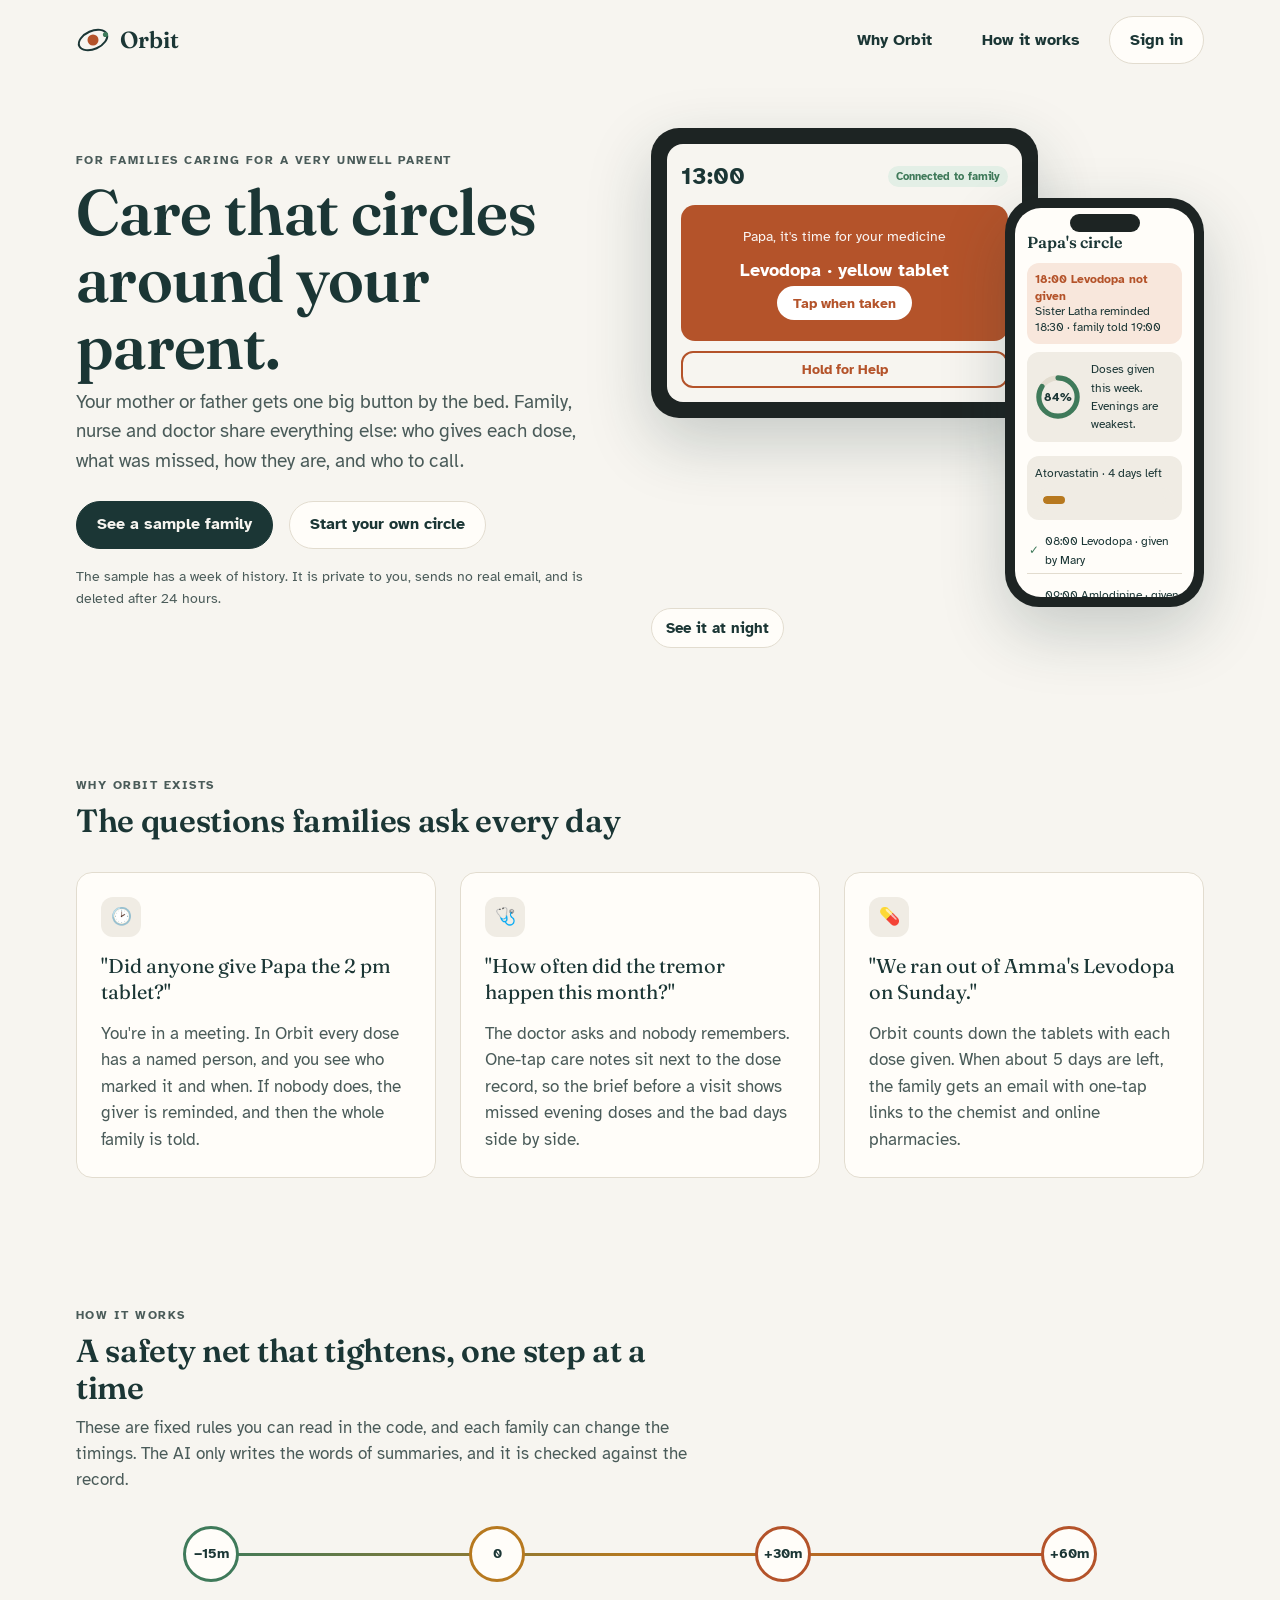
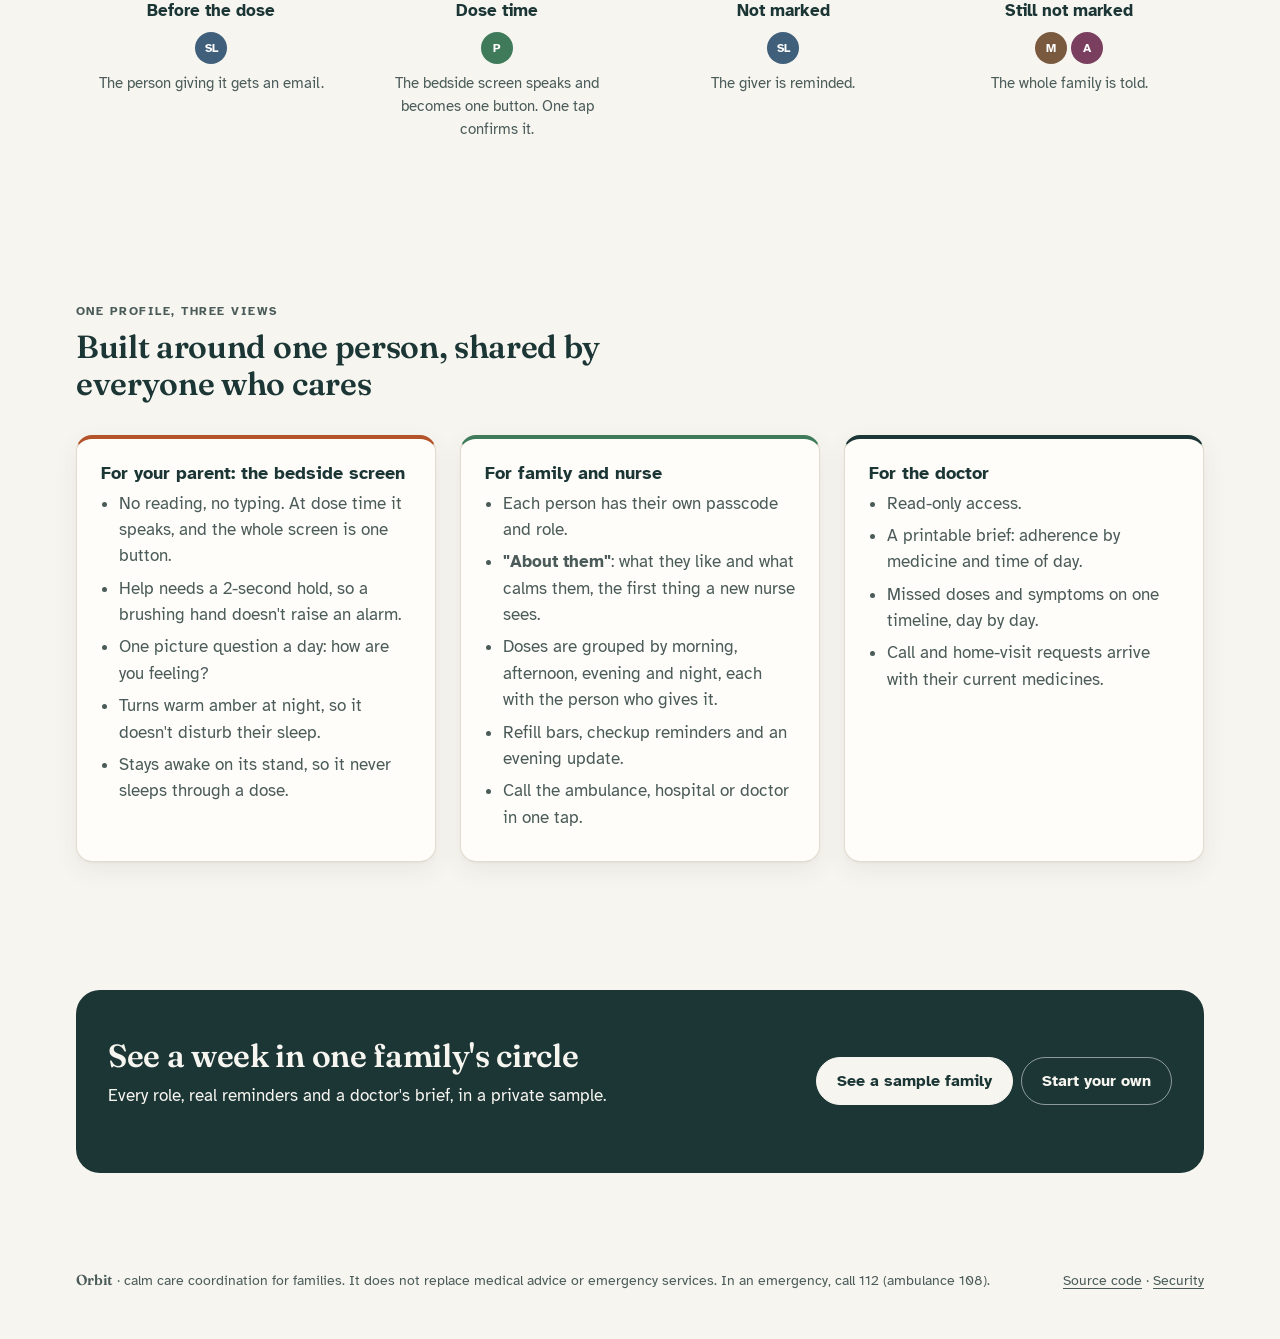
==== commit 4e27f80b: "Gender-neutral copy, animations, one-tap sample switcher, Gemini loader, wake lock - Landing and scr" ====
--- a/static/index.html
+++ b/static/index.html
@@ -3,8 +3,15 @@
 <head>
   <meta charset="utf-8">
   <meta name="viewport" content="width=device-width, initial-scale=1">
-  <title>Orbit · care that circles around him</title>
-  <meta name="description" content="Orbit keeps a very unwell parent at the centre: a one-button bedside screen for him, and a shared care circle for family, nurse and doctor.">
+  <title>Orbit · care that circles around your parent</title>
+  <meta name="description" content="Orbit keeps a very unwell parent at the centre: a one-button bedside screen for them, and a shared care circle for family, nurse and doctor.">
+  <meta property="og:title" content="Orbit · care that circles around your parent">
+  <meta property="og:description" content="A one-button bedside screen for a very unwell parent, and one shared record for family, nurse and doctor.">
+  <meta property="og:type" content="website">
+  <meta property="og:image" content="https://orbit-care.onrender.com/static/og.png">
+  <meta name="twitter:card" content="summary_large_image">
+  <meta name="theme-color" content="#1b3635">
+  <link rel="manifest" href="/static/manifest.json">
   <link rel="preconnect" href="https://fonts.googleapis.com">
   <link rel="preconnect" href="https://fonts.gstatic.com" crossorigin>
   <link rel="stylesheet" href="https://fonts.googleapis.com/css2?family=Atkinson+Hyperlegible:wght@400;700&family=Fraunces:opsz,wght@9..144,500;9..144,600&display=swap">
@@ -20,6 +27,7 @@
       Orbit
     </a>
     <nav class="nav" aria-label="Main">
+      <a class="btn btn-ghost hide-sm" href="#why">Why Orbit</a>
       <a class="btn btn-ghost hide-sm" href="#how">How it works</a>
       <button type="button" class="btn" data-open="signin-dialog">Sign in</button>
     </nav>
@@ -29,8 +37,8 @@
     <section class="hero" aria-labelledby="headline">
       <div>
         <p class="eyebrow">For families caring for a very unwell parent</p>
-        <h1 id="headline">Care that circles around him.</h1>
-        <p class="lede">He gets one big button by his bed. His family, nurse and doctor share everything else: who gives each dose, what was missed, how he is, and who to call.</p>
+        <h1 id="headline">Care that circles around your parent.</h1>
+        <p class="lede">Your mother or father gets one big button by the bed. Family, nurse and doctor share everything else: who gives each dose, what was missed, how they are, and who to call.</p>
         <div class="hero-actions">
           <button id="try-demo" class="btn btn-primary" type="button">See a sample family</button>
           <button type="button" class="btn" data-open="start-dialog">Start your own circle</button>
@@ -38,7 +46,7 @@
         <p class="muted small">The sample has a week of history. It is private to you, sends no real email, and is deleted after 24 hours.</p>
       </div>
 
-      <div class="devices" aria-label="Orbit on his bedside tablet and on a family member's phone">
+      <div class="devices" aria-label="Orbit on a bedside tablet and on a family member's phone">
         <div class="tablet" id="preview-tablet" aria-hidden="true">
           <div class="screen">
             <div class="top"><span class="clock" id="preview-clock">13:00</span><span class="status">Connected to family</span></div>
@@ -55,7 +63,7 @@
           <span class="notch"></span>
           <div class="screen">
             <div class="ptitle">Papa's circle</div>
-            <div class="alert"><strong>18:00 Levodopa not given</strong>Sister Latha reminded 18:30 · family told 19:00</div>
+            <div class="alert"><strong>18:00 Levodopa not given</strong> <span>Sister Latha reminded 18:30 · family told 19:00</span></div>
             <div class="ring">
               <svg viewBox="0 0 36 36"><circle cx="18" cy="18" r="15" fill="none" stroke="#e2dccf" stroke-width="4"/><circle cx="18" cy="18" r="15" fill="none" stroke="#3f7a5a" stroke-width="4" stroke-dasharray="79 95" stroke-linecap="round" transform="rotate(-90 18 18)"/><text x="18" y="21.5" text-anchor="middle" font-size="9" font-weight="700" fill="#1b3635">84%</text></svg>
               <span>Doses given this week. Evenings are weakest.</span>
@@ -70,7 +78,7 @@
       </div>
     </section>
 
-    <section class="section" aria-labelledby="moments-title">
+    <section class="section reveal" id="why" aria-labelledby="moments-title">
       <div class="section-head">
         <p class="eyebrow">Why Orbit exists</p>
         <h2 id="moments-title">The questions families ask every day</h2>
@@ -88,13 +96,13 @@
         </article>
         <article class="moment">
           <div class="ico" aria-hidden="true">💊</div>
-          <p class="q">"We ran out of his Levodopa on Sunday."</p>
+          <p class="q">"We ran out of Amma's Levodopa on Sunday."</p>
           <p class="a">Orbit counts down the tablets with each dose given. When about 5 days are left, the family gets an email with one-tap links to the chemist and online pharmacies.</p>
         </article>
       </div>
     </section>
 
-    <section class="section" id="how" aria-labelledby="how-title">
+    <section class="section reveal" id="how" aria-labelledby="how-title">
       <div class="section-head">
         <p class="eyebrow">How it works</p>
         <h2 id="how-title">A safety net that tightens, one step at a time</h2>
@@ -104,49 +112,51 @@
         <li class="node">
           <div class="dot">−15m</div>
           <div class="when">Before the dose</div>
-          <div class="who"><span class="avatar av-2" title="Nurse">SL</span></div>
+          <div class="who"><span class="avatar av-2" title="Sister Latha, the nurse who gives this dose">SL</span></div>
           <p>The person giving it gets an email.</p>
         </li>
         <li class="node">
           <div class="dot">0</div>
           <div class="when">Dose time</div>
-          <div class="who"><span class="avatar av-0" title="Him">P</span></div>
-          <p>His screen speaks and becomes one button. One tap confirms it.</p>
+          <div class="who"><span class="avatar av-0" title="Papa, at the bedside">P</span></div>
+          <p>The bedside screen speaks and becomes one button. One tap confirms it.</p>
         </li>
         <li class="node">
           <div class="dot">+30m</div>
           <div class="when">Not marked</div>
-          <div class="who"><span class="avatar av-2" title="Nurse">SL</span></div>
+          <div class="who"><span class="avatar av-2" title="Sister Latha is reminded">SL</span></div>
           <p>The giver is reminded.</p>
         </li>
         <li class="node">
           <div class="dot">+60m</div>
           <div class="when">Still not marked</div>
-          <div class="who"><span class="avatar av-1" title="Wife">M</span><span class="avatar av-3" title="Son">A</span></div>
+          <div class="who"><span class="avatar av-1" title="Mary, his wife">M</span><span class="avatar av-3" title="Arun, his son">A</span></div>
           <p>The whole family is told.</p>
         </li>
       </ol>
     </section>
 
-    <section class="section" aria-labelledby="roles-title">
+    <section class="section reveal" aria-labelledby="roles-title">
       <div class="section-head">
         <p class="eyebrow">One profile, three views</p>
-        <h2 id="roles-title">Built around him, shared by everyone who cares</h2>
+        <h2 id="roles-title">Built around one person, shared by everyone who cares</h2>
       </div>
       <div class="roles">
         <article class="card role him">
-          <h3>For him: the bedside screen</h3>
+          <h3>For your parent: the bedside screen</h3>
           <ul>
             <li>No reading, no typing. At dose time it speaks, and the whole screen is one button.</li>
             <li>Help needs a 2-second hold, so a brushing hand doesn't raise an alarm.</li>
             <li>One picture question a day: how are you feeling?</li>
-            <li>Turns warm amber at night, so it doesn't wake him.</li>
+            <li>Turns warm amber at night, so it doesn't disturb their sleep.</li>
+            <li>Stays awake on its stand, so it never sleeps through a dose.</li>
           </ul>
         </article>
         <article class="card role circle">
           <h3>For family and nurse</h3>
           <ul>
             <li>Each person has their own passcode and role.</li>
+            <li><strong>"About them"</strong>: what they like and what calms them, the first thing a new nurse sees.</li>
             <li>Doses are grouped by morning, afternoon, evening and night, each with the person who gives it.</li>
             <li>Refill bars, checkup reminders and an evening update.</li>
             <li>Call the ambulance, hospital or doctor in one tap.</li>
@@ -158,16 +168,16 @@
             <li>Read-only access.</li>
             <li>A printable brief: adherence by medicine and time of day.</li>
             <li>Missed doses and symptoms on one timeline, day by day.</li>
-            <li>Call and home-visit requests arrive with his current medicines.</li>
+            <li>Call and home-visit requests arrive with their current medicines.</li>
           </ul>
         </article>
       </div>
     </section>
 
-    <section class="section" aria-label="Get started">
+    <section class="section reveal" aria-label="Get started">
       <div class="cta-band">
         <div>
-          <h2>See a week in Papa's circle</h2>
+          <h2>See a week in one family's circle</h2>
           <p>Every role, real reminders and a doctor's brief, in a private sample.</p>
         </div>
         <div class="row">
@@ -179,7 +189,10 @@
   </main>
 
   <footer>
-    Orbit is a prototype built for the Catalyst hackathon. It does not replace medical advice or emergency services. In an emergency, call 112.
+    <div class="spread">
+      <span><strong class="serif">Orbit</strong> · calm care coordination for families. It does not replace medical advice or emergency services. In an emergency, call 112 (ambulance 108).</span>
+      <span><a href="https://github.com/JannetEkka/orbit-care">Source code</a> · <a href="https://github.com/JannetEkka/orbit-care#security">Security</a></span>
+    </div>
   </footer>
 </div>
 
@@ -210,9 +223,9 @@
 
     <div data-step="1">
       <h3>Who are we caring for?</h3>
-      <label for="start-elder">His or her name</label>
-      <input id="start-elder" name="elder_name" placeholder="e.g. Mr. Thomas" maxlength="80" required>
-      <p class="hint">You can add what he likes to be called later, such as "Papa".</p>
+      <label for="start-elder">Their name</label>
+      <input id="start-elder" name="elder_name" placeholder="e.g. Mrs. Rao or Mr. Thomas" maxlength="80" required>
+      <p class="hint">Later you can add what they like to be called, such as "Amma" or "Papa".</p>
     </div>
     <div data-step="2" class="hidden">
       <h3>You lead the circle</h3>
@@ -249,12 +262,13 @@
     <h2 id="demo-title">Papa's circle is ready</h2>
     <button type="button" class="close btn-ghost" data-close aria-label="Close">✕</button>
   </div>
-  <p>You are signed in as <strong>Mary, his wife</strong>. Orbit code <code class="bigcode" id="demo-code"></code></p>
-  <p class="muted small">To see someone else's view, sign out and sign in with their passcode:</p>
+  <p>This sample is Papa (Mr. Thomas), who has Parkinson's. You are signed in as <strong>Mary, his wife</strong>. Orbit code <code class="bigcode" id="demo-code"></code></p>
+  <p class="muted small">Switch between every view in one tap from the bar at the bottom of the sample. The passcodes, if you want them:</p>
   <div class="codes" id="demo-codes"></div>
   <div class="form-actions">
     <a class="btn btn-primary" href="/circle">Open Mary's view</a>
-    <a class="btn" href="/bedside">See his bedside screen</a>
+    <a class="btn" href="/bedside">See Papa's bedside screen</a>
+    <button type="button" class="btn" id="demo-doctor">See the doctor's brief</button>
   </div>
 </dialog>
 
--- a/static/css/orbit.css
+++ b/static/css/orbit.css
@@ -372,3 +372,47 @@
 .pill-dot { width: 22px; height: 14px; border-radius: 50%; border: 1.5px solid rgba(27, 54, 53, .25); display: inline-block; flex: none; }
 .pill-white { background: #fff; } .pill-yellow { background: #f6d36b; } .pill-pink { background: #f3a6c2; }
 .pill-blue { background: #8cb8f0; } .pill-green { background: #8fd19e; } .pill-orange { background: #f5a65b; }
+
+/* ---------- motion (all of it switched off by prefers-reduced-motion above) ---------- */
+.timeline { list-style: none; padding: 0; }
+.reveal { opacity: 0; transform: translateY(24px); transition: opacity .7s ease, transform .7s ease; }
+.reveal.in { opacity: 1; transform: none; }
+.reveal.in .moment, .reveal.in .node, .reveal.in .role { animation: rise .6s ease both; }
+.reveal.in .moment:nth-child(2), .reveal.in .node:nth-child(2), .reveal.in .role:nth-child(2) { animation-delay: .12s; }
+.reveal.in .moment:nth-child(3), .reveal.in .node:nth-child(3), .reveal.in .role:nth-child(3) { animation-delay: .24s; }
+.reveal.in .node:nth-child(4) { animation-delay: .36s; }
+.reveal.in .timeline::before { animation: grow 1.2s ease both; transform-origin: left; }
+.hero > div:first-child > * { animation: rise .7s ease both; }
+.hero > div:first-child > :nth-child(2) { animation-delay: .08s; }
+.hero > div:first-child > :nth-child(3) { animation-delay: .16s; }
+.hero > div:first-child > :nth-child(4) { animation-delay: .24s; }
+.tablet { animation: float-in .9s .2s ease both; }
+.phone { animation: float-in .9s .45s ease both; }
+.brand svg circle:last-child { transform-origin: 17px 17px; animation: orbit 9s linear infinite; }
+.moment, .role { transition: transform .25s ease, box-shadow .25s ease; }
+.moment:hover, .role:hover { transform: translateY(-4px); box-shadow: var(--e2); }
+.dose, .alert-item, .item { animation: rise .45s ease both; }
+.block:nth-child(2) .dose { animation-delay: .06s; } .block:nth-child(3) .dose { animation-delay: .12s; } .block:nth-child(4) .dose { animation-delay: .18s; }
+.toast { animation: toast-in .3s ease both; }
+dialog[open] { animation: rise .3s ease both; }
+.phone .alert { animation: nudge 4s 1.6s ease-in-out infinite; }
+@keyframes rise { from { opacity: 0; transform: translateY(16px); } }
+@keyframes float-in { from { opacity: 0; transform: translateY(28px) scale(.98); } }
+@keyframes grow { from { transform: scaleX(0); } }
+@keyframes orbit { to { transform: rotate(360deg); } }
+@keyframes toast-in { from { opacity: 0; transform: translate(-50%, 16px); } }
+@keyframes nudge { 0%, 88%, 100% { transform: none; } 92% { transform: translateX(-3px); } 96% { transform: translateX(3px); } }
+
+/* loading */
+.spinner { width: 14px; height: 14px; border-radius: 50%; border: 2px solid var(--line); border-top-color: var(--sage); display: inline-block; vertical-align: -2px; animation: orbit .8s linear infinite; }
+.shimmer { background: linear-gradient(90deg, transparent 0%, var(--surface-2) 50%, transparent 100%); background-size: 200% 100%; animation: shimmer 1.4s linear infinite; border-radius: 8px; }
+@keyframes shimmer { from { background-position: 200% 0; } to { background-position: -200% 0; } }
+
+/* sample view switcher */
+.switcher { position: fixed; left: 50%; bottom: 16px; transform: translateX(-50%); z-index: 40; display: flex; gap: 4px; align-items: center; background: var(--ink); color: var(--bg); border-radius: 999px; padding: 6px; box-shadow: var(--e3); max-width: calc(100% - 24px); overflow-x: auto; animation: rise .5s .4s ease both; }
+.switcher .label { font-size: .8rem; font-weight: 700; padding: 0 10px; white-space: nowrap; opacity: .8; }
+.switcher button { min-height: 40px; padding: 6px 14px; font-size: .88rem; background: transparent; color: var(--bg); border-color: transparent; white-space: nowrap; }
+.switcher button:hover { border-color: rgba(255, 255, 255, .35); }
+.switcher button.on { background: var(--bg); color: var(--ink); }
+body:has(.switcher) footer { padding-bottom: 96px; }
+body:has(.switcher) .toast { bottom: 84px; }
